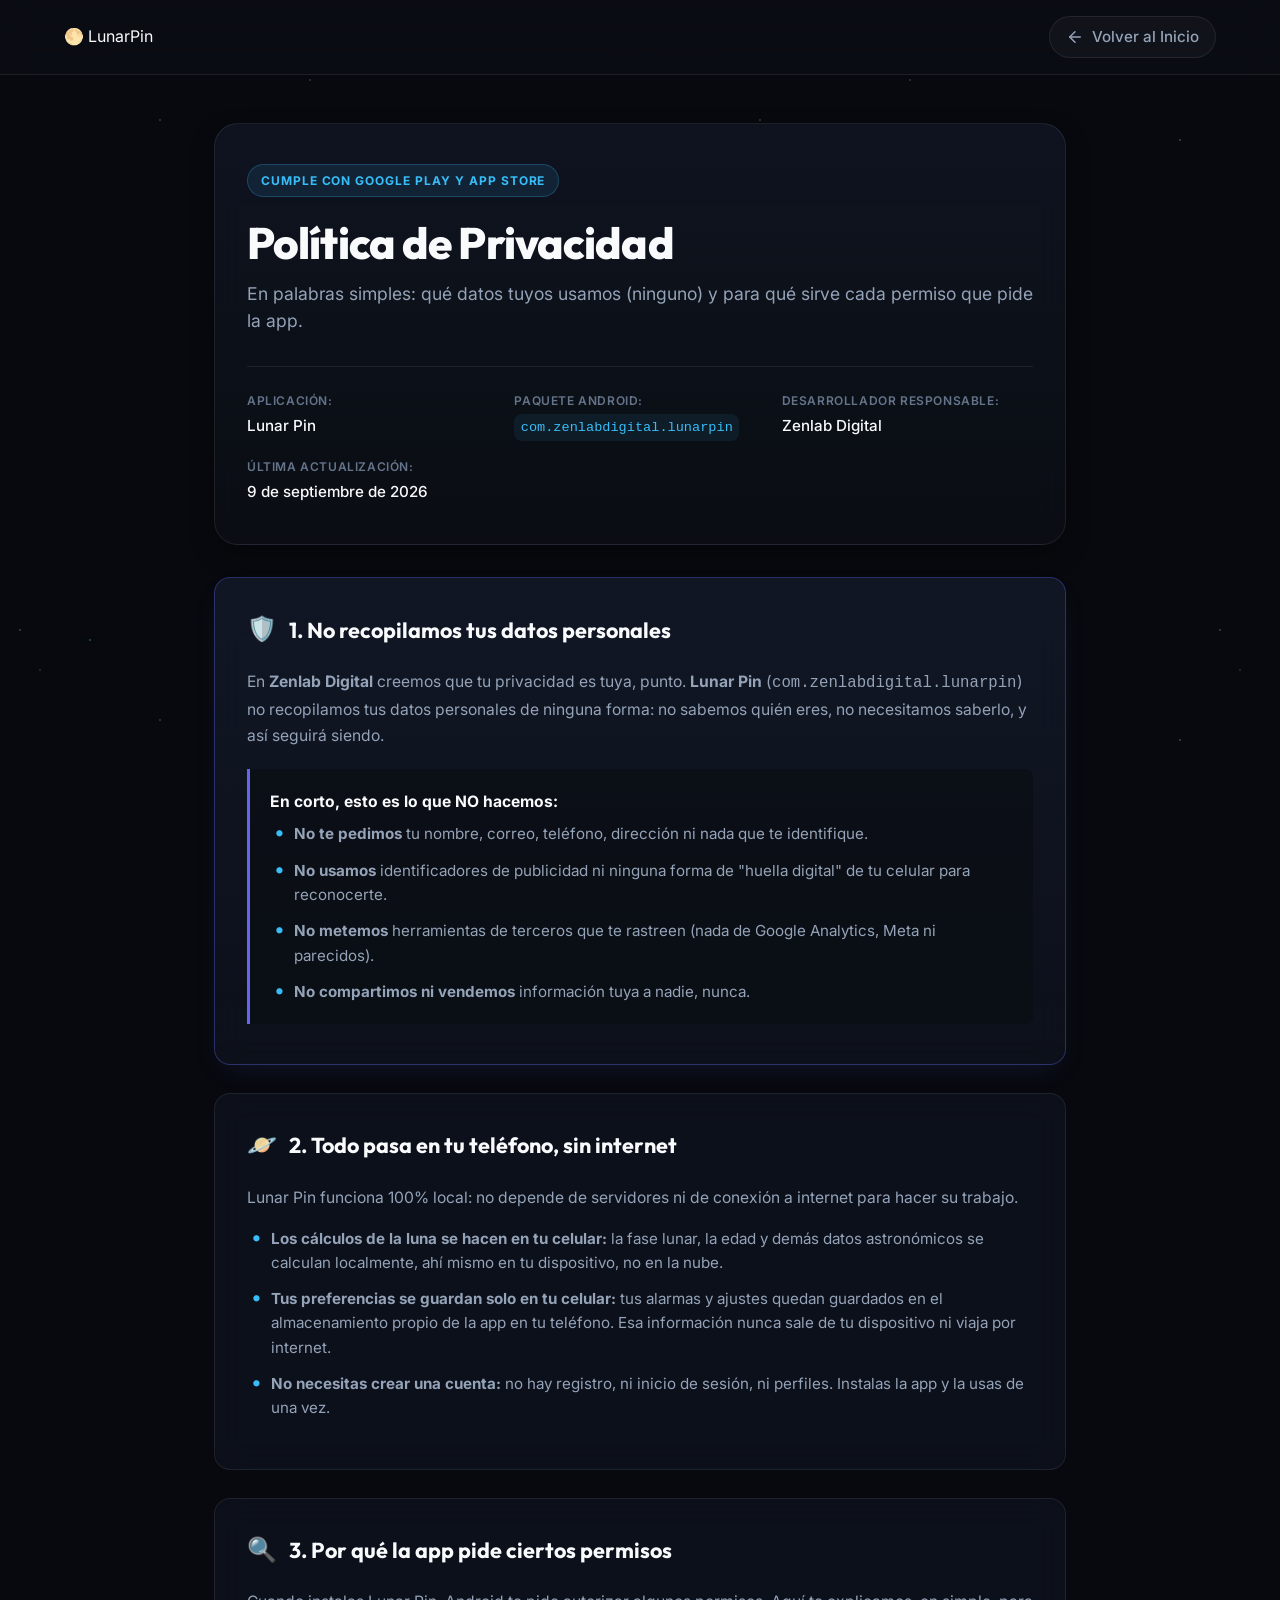
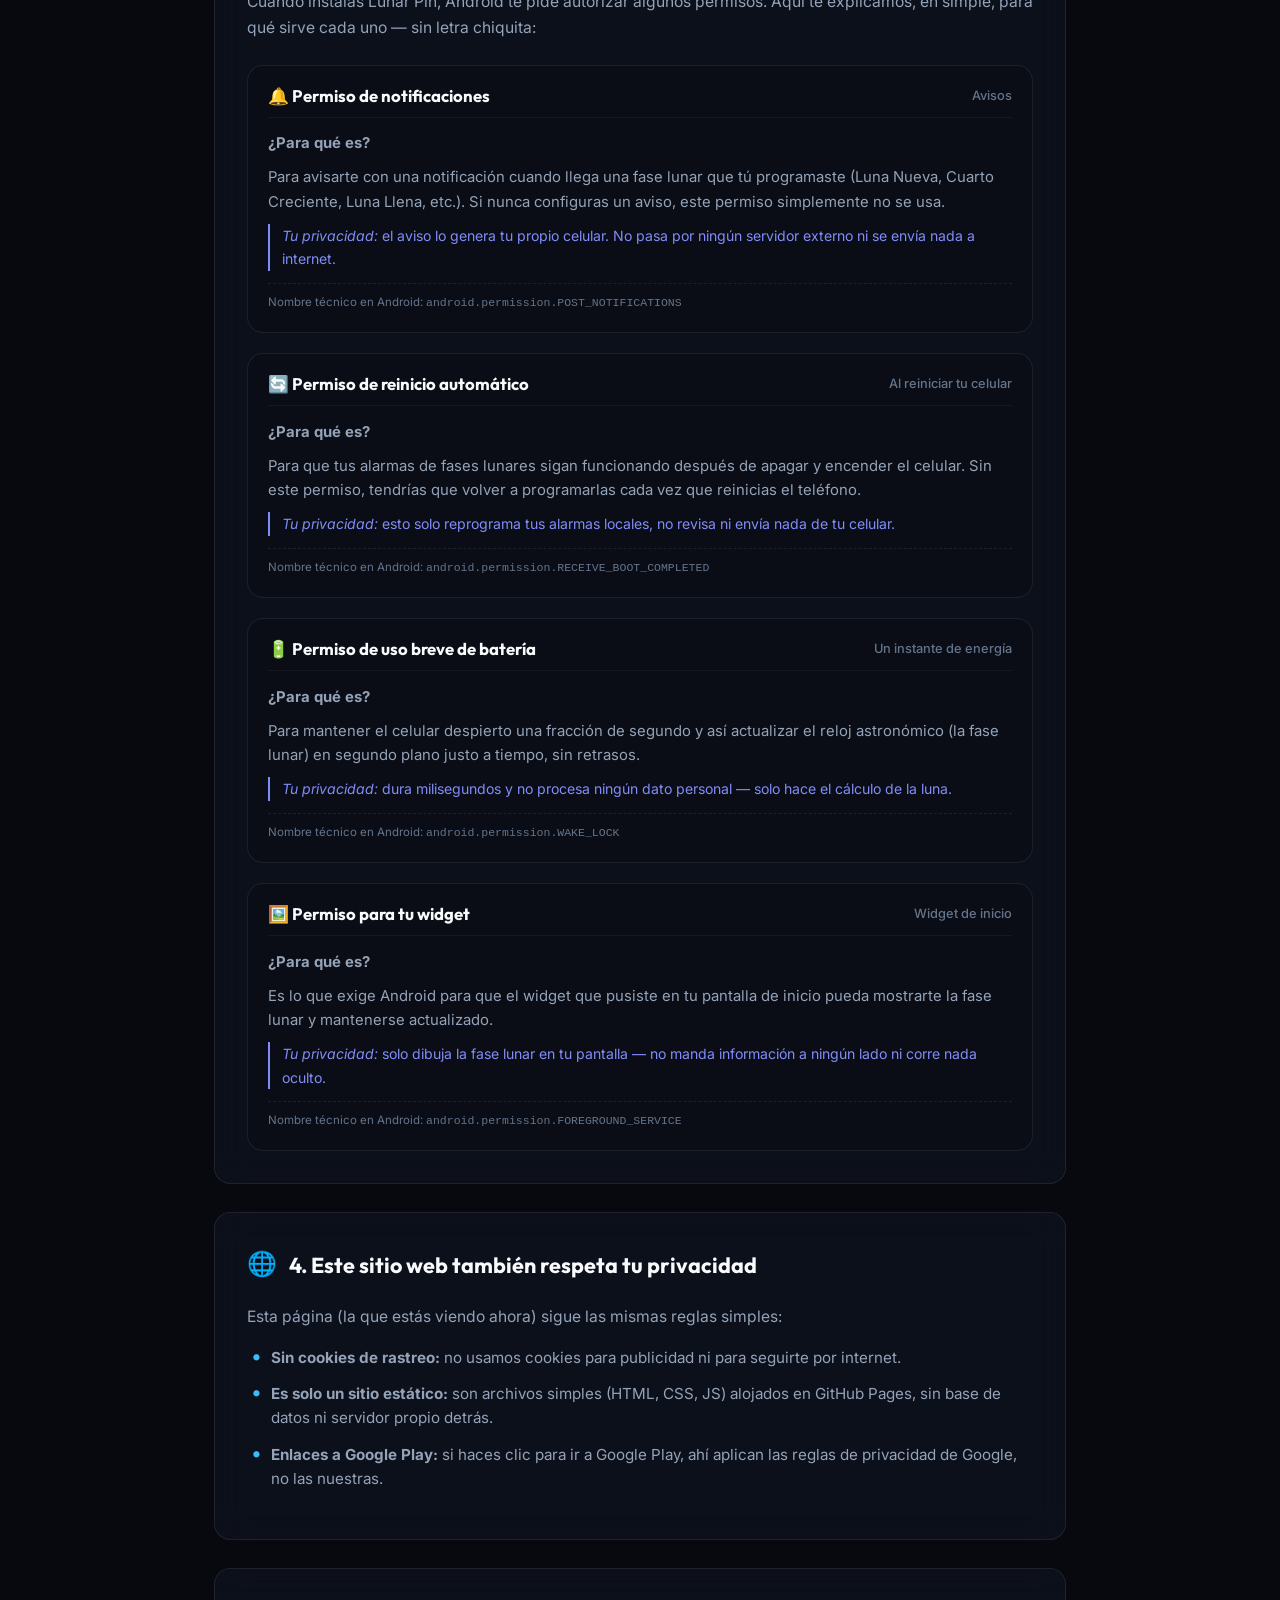
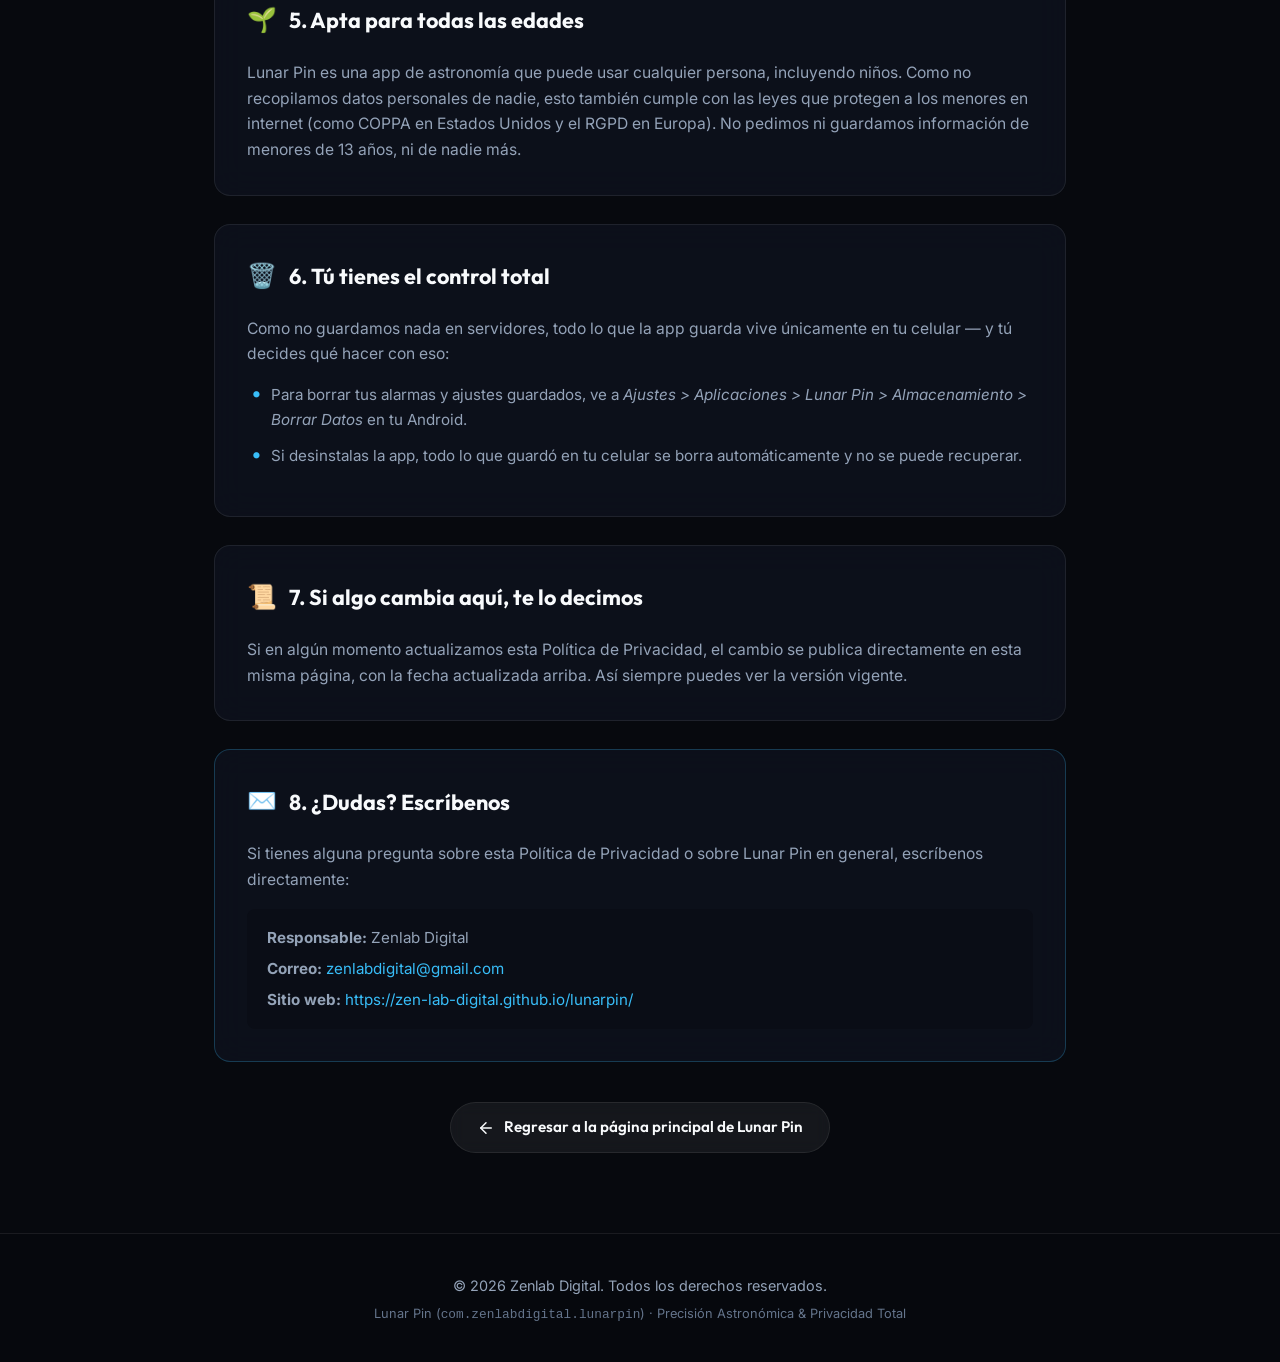
==== privacy.html @ f692764c "Show user-friendly permission names instead of Android technical IDs In the "why the app asks for th" ====
<!DOCTYPE html>
<html lang="es">
<head>
  <meta charset="UTF-8">
  <meta name="viewport" content="width=device-width, initial-scale=1.0">
  <title>Política de Privacidad — Lunar Pin | Zenlab Digital</title>
  <meta name="description" content="Política de Privacidad oficial de Lunar Pin (com.zenlabdigital.lunarpin). Compromiso de cero recolección de datos personales (Zero PII), arquitectura 100% offline y auditoría de permisos.">
  <link rel="canonical" href="https://zen-lab-digital.github.io/lunarpin/privacy.html">

  <!-- Open Graph / Meta -->
  <meta property="og:title" content="Política de Privacidad — Lunar Pin">
  <meta property="og:description" content="Política de Privacidad oficial y transparencia técnica de Lunar Pin. 100% offline y cero telemetría.">
  <meta property="og:type" content="website">
  <meta property="og:url" content="https://zen-lab-digital.github.io/lunarpin/privacy.html">

  <!-- Google Fonts -->
  <link rel="preconnect" href="https://fonts.googleapis.com">
  <link rel="preconnect" href="https://fonts.gstatic.com" crossorigin>
  <link href="https://fonts.googleapis.com/css2?family=Inter:wght@300;400;500;600;700&family=Outfit:wght@500;600;700;800&display=swap" rel="stylesheet">

  <!-- Estilos del Sistema Lunar Pin -->
  <link rel="stylesheet" href="css/style.css">
</head>
<body class="legal-page">
  <!-- Fondo Espacial -->
  <div class="stars-container" aria-hidden="true">
    <div class="stars-layer stars-1"></div>
    <div class="stars-layer stars-2"></div>
    <div class="nebula-glow"></div>
  </div>

  <!-- Navegación Superior -->
  <header class="legal-navbar">
    <div class="container nav-container">
      <a href="index.html" class="brand-logo" aria-label="Volver a Lunar Pin Inicio">
        <span class="logo-orb">🌕</span>
        <span class="logo-text">Lunar<span class="text-accent">Pin</span></span>
      </a>
      <a href="index.html" class="nav-back-link">
        <svg width="18" height="18" viewBox="0 0 24 24" fill="none" stroke="currentColor" stroke-width="2" stroke-linecap="round" stroke-linejoin="round" aria-hidden="true">
          <line x1="19" y1="12" x2="5" y2="12"></line>
          <polyline points="12 19 5 12 12 5"></polyline>
        </svg>
        <span>Volver al Inicio</span>
      </a>
    </div>
  </header>

  <main class="legal-main" id="main-content">
    <div class="container legal-container">
      <!-- Encabezado del Documento -->
      <section class="legal-header-card">
        <div class="legal-badge">Cumple con Google Play y App Store</div>
        <h1 class="legal-title">Política de Privacidad</h1>
        <p class="legal-subtitle">En palabras simples: qué datos tuyos usamos (ninguno) y para qué sirve cada permiso que pide la app.</p>

        <div class="legal-meta-grid">
          <div class="meta-item">
            <span class="meta-label">Aplicación:</span>
            <span class="meta-value">Lunar Pin</span>
          </div>
          <div class="meta-item">
            <span class="meta-label">Paquete Android:</span>
            <code class="meta-code">com.zenlabdigital.lunarpin</code>
          </div>
          <div class="meta-item">
            <span class="meta-label">Desarrollador Responsable:</span>
            <span class="meta-value">Zenlab Digital</span>
          </div>
          <div class="meta-item">
            <span class="meta-label">Última Actualización:</span>
            <time datetime="2026-09-09" class="meta-value">9 de septiembre de 2026</time>
          </div>
        </div>
      </section>

      <!-- Contenido Legal y Técnico -->
      <article class="legal-content">
        <!-- 1. Resumen y Cero PII -->
        <section class="legal-section card-highlight">
          <div class="section-icon-wrap">
            <span class="section-icon">🛡️</span>
            <h2>1. No recopilamos tus datos personales</h2>
          </div>
          <p>
            En <strong>Zenlab Digital</strong> creemos que tu privacidad es tuya, punto. <strong>Lunar Pin</strong> (<code>com.zenlabdigital.lunarpin</code>) no recopilamos tus datos personales de ninguna forma: no sabemos quién eres, no necesitamos saberlo, y así seguirá siendo.
          </p>
          <div class="privacy-callout">
            <p><strong>En corto, esto es lo que NO hacemos:</strong></p>
            <ul>
              <li><strong>No te pedimos</strong> tu nombre, correo, teléfono, dirección ni nada que te identifique.</li>
              <li><strong>No usamos</strong> identificadores de publicidad ni ninguna forma de "huella digital" de tu celular para reconocerte.</li>
              <li><strong>No metemos</strong> herramientas de terceros que te rastreen (nada de Google Analytics, Meta ni parecidos).</li>
              <li><strong>No compartimos ni vendemos</strong> información tuya a nadie, nunca.</li>
            </ul>
          </div>
        </section>

        <!-- 2. Arquitectura Local y Offline -->
        <section class="legal-section">
          <div class="section-icon-wrap">
            <span class="section-icon">🪐</span>
            <h2>2. Todo pasa en tu teléfono, sin internet</h2>
          </div>
          <p>
            Lunar Pin funciona 100% local: no depende de servidores ni de conexión a internet para hacer su trabajo.
          </p>
          <ul>
            <li><strong>Los cálculos de la luna se hacen en tu celular:</strong> la fase lunar, la edad y demás datos astronómicos se calculan localmente, ahí mismo en tu dispositivo, no en la nube.</li>
            <li><strong>Tus preferencias se guardan solo en tu celular:</strong> tus alarmas y ajustes quedan guardados en el almacenamiento propio de la app en tu teléfono. Esa información nunca sale de tu dispositivo ni viaja por internet.</li>
            <li><strong>No necesitas crear una cuenta:</strong> no hay registro, ni inicio de sesión, ni perfiles. Instalas la app y la usas de una vez.</li>
          </ul>
        </section>

        <!-- 3. Auditoría y Justificación de Permisos del APK -->
        <section class="legal-section">
          <div class="section-icon-wrap">
            <span class="section-icon">🔍</span>
            <h2>3. Por qué la app pide ciertos permisos</h2>
          </div>
          <p>
            Cuando instalas Lunar Pin, Android te pide autorizar algunos permisos. Aquí te explicamos, en simple, para qué sirve cada uno — sin letra chiquita:
          </p>

          <div class="permissions-list">
            <!-- Permiso 1: POST_NOTIFICATIONS -->
            <div class="permission-item">
              <div class="permission-header">
                <h3 class="permission-name">🔔 Permiso de notificaciones</h3>
                <span class="permission-scope">Avisos</span>
              </div>
              <div class="permission-body">
                <p><strong>¿Para qué es?</strong></p>
                <p>
                  Para avisarte con una notificación cuando llega una fase lunar que tú programaste (Luna Nueva, Cuarto Creciente, Luna Llena, etc.). Si nunca configuras un aviso, este permiso simplemente no se usa.
                </p>
                <p class="permission-safeguard">
                  <em>Tu privacidad:</em> el aviso lo genera tu propio celular. No pasa por ningún servidor externo ni se envía nada a internet.
                </p>
                <p class="permission-technical-id">Nombre técnico en Android: <code>android.permission.POST_NOTIFICATIONS</code></p>
              </div>
            </div>

            <!-- Permiso 2: RECEIVE_BOOT_COMPLETED -->
            <div class="permission-item">
              <div class="permission-header">
                <h3 class="permission-name">🔄 Permiso de reinicio automático</h3>
                <span class="permission-scope">Al reiniciar tu celular</span>
              </div>
              <div class="permission-body">
                <p><strong>¿Para qué es?</strong></p>
                <p>
                  Para que tus alarmas de fases lunares sigan funcionando después de apagar y encender el celular. Sin este permiso, tendrías que volver a programarlas cada vez que reinicias el teléfono.
                </p>
                <p class="permission-safeguard">
                  <em>Tu privacidad:</em> esto solo reprograma tus alarmas locales, no revisa ni envía nada de tu celular.
                </p>
                <p class="permission-technical-id">Nombre técnico en Android: <code>android.permission.RECEIVE_BOOT_COMPLETED</code></p>
              </div>
            </div>

            <!-- Permiso 3: WAKE_LOCK -->
            <div class="permission-item">
              <div class="permission-header">
                <h3 class="permission-name">🔋 Permiso de uso breve de batería</h3>
                <span class="permission-scope">Un instante de energía</span>
              </div>
              <div class="permission-body">
                <p><strong>¿Para qué es?</strong></p>
                <p>
                  Para mantener el celular despierto una fracción de segundo y así actualizar el reloj astronómico (la fase lunar) en segundo plano justo a tiempo, sin retrasos.
                </p>
                <p class="permission-safeguard">
                  <em>Tu privacidad:</em> dura milisegundos y no procesa ningún dato personal — solo hace el cálculo de la luna.
                </p>
                <p class="permission-technical-id">Nombre técnico en Android: <code>android.permission.WAKE_LOCK</code></p>
              </div>
            </div>

            <!-- Permiso 4: FOREGROUND_SERVICE -->
            <div class="permission-item">
              <div class="permission-header">
                <h3 class="permission-name">🖼️ Permiso para tu widget</h3>
                <span class="permission-scope">Widget de inicio</span>
              </div>
              <div class="permission-body">
                <p><strong>¿Para qué es?</strong></p>
                <p>
                  Es lo que exige Android para que el widget que pusiste en tu pantalla de inicio pueda mostrarte la fase lunar y mantenerse actualizado.
                </p>
                <p class="permission-safeguard">
                  <em>Tu privacidad:</em> solo dibuja la fase lunar en tu pantalla — no manda información a ningún lado ni corre nada oculto.
                </p>
                <p class="permission-technical-id">Nombre técnico en Android: <code>android.permission.FOREGROUND_SERVICE</code></p>
              </div>
            </div>
          </div>
        </section>

        <!-- 4. Política respecto a la Web Oficial -->
        <section class="legal-section">
          <div class="section-icon-wrap">
            <span class="section-icon">🌐</span>
            <h2>4. Este sitio web también respeta tu privacidad</h2>
          </div>
          <p>
            Esta página (la que estás viendo ahora) sigue las mismas reglas simples:
          </p>
          <ul>
            <li><strong>Sin cookies de rastreo:</strong> no usamos cookies para publicidad ni para seguirte por internet.</li>
            <li><strong>Es solo un sitio estático:</strong> son archivos simples (HTML, CSS, JS) alojados en GitHub Pages, sin base de datos ni servidor propio detrás.</li>
            <li><strong>Enlaces a Google Play:</strong> si haces clic para ir a Google Play, ahí aplican las reglas de privacidad de Google, no las nuestras.</li>
          </ul>
        </section>

        <!-- 5. Protección de Menores (COPPA / RGPD) -->
        <section class="legal-section">
          <div class="section-icon-wrap">
            <span class="section-icon">🌱</span>
            <h2>5. Apta para todas las edades</h2>
          </div>
          <p>
            Lunar Pin es una app de astronomía que puede usar cualquier persona, incluyendo niños. Como no recopilamos datos personales de nadie, esto también cumple con las leyes que protegen a los menores en internet (como COPPA en Estados Unidos y el RGPD en Europa). No pedimos ni guardamos información de menores de 13 años, ni de nadie más.
          </p>
        </section>

        <!-- 6. Control, Retención y Eliminación de Datos -->
        <section class="legal-section">
          <div class="section-icon-wrap">
            <span class="section-icon">🗑️</span>
            <h2>6. Tú tienes el control total</h2>
          </div>
          <p>
            Como no guardamos nada en servidores, todo lo que la app guarda vive únicamente en tu celular — y tú decides qué hacer con eso:
          </p>
          <ul>
            <li>Para borrar tus alarmas y ajustes guardados, ve a <em>Ajustes > Aplicaciones > Lunar Pin > Almacenamiento > Borrar Datos</em> en tu Android.</li>
            <li>Si desinstalas la app, todo lo que guardó en tu celular se borra automáticamente y no se puede recuperar.</li>
          </ul>
        </section>

        <!-- 7. Cambios a esta Política -->
        <section class="legal-section">
          <div class="section-icon-wrap">
            <span class="section-icon">📜</span>
            <h2>7. Si algo cambia aquí, te lo decimos</h2>
          </div>
          <p>
            Si en algún momento actualizamos esta Política de Privacidad, el cambio se publica directamente en esta misma página, con la fecha actualizada arriba. Así siempre puedes ver la versión vigente.
          </p>
        </section>

        <!-- 8. Contacto Oficial -->
        <section class="legal-section legal-contact-card">
          <div class="section-icon-wrap">
            <span class="section-icon">✉️</span>
            <h2>8. ¿Dudas? Escríbenos</h2>
          </div>
          <p>
            Si tienes alguna pregunta sobre esta Política de Privacidad o sobre Lunar Pin en general, escríbenos directamente:
          </p>
          <div class="contact-details">
            <p><strong>Responsable:</strong> Zenlab Digital</p>
            <p><strong>Correo:</strong> <a href="mailto:zenlabdigital@gmail.com" class="contact-email">zenlabdigital@gmail.com</a></p>
            <p><strong>Sitio web:</strong> <a href="index.html" class="contact-web">https://zen-lab-digital.github.io/lunarpin/</a></p>
          </div>
        </section>
      </article>

      <!-- Botón de retorno inferior -->
      <div class="legal-footer-cta">
        <a href="index.html" class="btn btn-secondary">
          <svg width="18" height="18" viewBox="0 0 24 24" fill="none" stroke="currentColor" stroke-width="2" stroke-linecap="round" stroke-linejoin="round" aria-hidden="true">
            <line x1="19" y1="12" x2="5" y2="12"></line>
            <polyline points="12 19 5 12 12 5"></polyline>
          </svg>
          <span>Regresar a la página principal de Lunar Pin</span>
        </a>
      </div>
    </div>
  </main>

  <!-- Pie de Página -->
  <footer class="legal-page-footer">
    <div class="container footer-container">
      <p class="footer-copy">© 2026 Zenlab Digital. Todos los derechos reservados.</p>
      <p class="footer-note">Lunar Pin (<code>com.zenlabdigital.lunarpin</code>) · Precisión Astronómica & Privacidad Total</p>
    </div>
  </footer>
</body>
</html>
---- css/style.css ----
/* ==========================================================================
   LUNAR PIN — SISTEMA DE DISEÑO ESPACIAL NOCTURNO (VANILLA CSS)
   ========================================================================== */

:root {
  /* Paleta de Color Espacio Profundo / OLED */
  --bg-space: #07090e;
  --bg-deep: #0b0e14;
  --bg-surface: #101522;
  --bg-surface-elevated: rgba(18, 24, 38, 0.75);

  /* Acentos Astronómicos */
  --glow-moon: #e2e8f0;
  --glow-cyan: #38bdf8;
  --glow-purple: #818cf8;
  --glow-gold: #fde047;
  --accent-primary: #6366f1;
  --accent-hover: #4f46e5;
  --accent-cyan: #0ea5e9;

  /* Textos y Contraste (WCAG AA > 4.5:1) */
  --text-primary: #f8fafc;
  --text-secondary: #94a3b8;
  --text-muted: #64748b;

  /* Bordes & Glassmorphism */
  --border-subtle: rgba(255, 255, 255, 0.08);
  --border-glow: rgba(56, 189, 248, 0.25);
  --glass-bg: rgba(15, 20, 32, 0.65);
  --glass-blur: blur(16px);

  /* Sombras */
  --shadow-card: 0 10px 30px -10px rgba(0, 0, 0, 0.6);
  --shadow-glow: 0 0 50px -10px rgba(99, 102, 241, 0.3);
  --shadow-moon: 0 0 60px rgba(226, 232, 240, 0.25);

  /* Tipografía */
  --font-heading: 'Outfit', -apple-system, BlinkMacSystemFont, sans-serif;
  --font-body: 'Inter', -apple-system, BlinkMacSystemFont, sans-serif;

  /* Layout */
  --container-max: 1200px;
  --radius-sm: 8px;
  --radius-md: 16px;
  --radius-lg: 24px;
  --radius-full: 9999px;
  --transition-fast: 0.2s cubic-bezier(0.16, 1, 0.3, 1);
  --transition-smooth: 0.35s cubic-bezier(0.16, 1, 0.3, 1);
}

/* Reset y Base */
*, *::before, *::after {
  box-sizing: border-box;
  margin: 0;
  padding: 0;
}

html {
  scroll-behavior: smooth;
  color-scheme: dark;
}

body {
  font-family: var(--font-body);
  background-color: var(--bg-space);
  color: var(--text-primary);
  line-height: 1.6;
  overflow-x: hidden;
  position: relative;
  min-height: 100vh;
  -webkit-font-smoothing: antialiased;
}

/* Fondo de Estrellas Estático y Dinámico */
.stars-container {
  position: fixed;
  top: 0;
  left: 0;
  width: 100vw;
  height: 100vh;
  pointer-events: none;
  z-index: 0;
  background:
    radial-gradient(1px 1px at 20px 30px, #ffffff, rgba(0,0,0,0)),
    radial-gradient(1px 1px at 40px 70px, rgba(255,255,255,0.7), rgba(0,0,0,0)),
    radial-gradient(1.5px 1.5px at 90px 40px, #38bdf8, rgba(0,0,0,0)),
    radial-gradient(1px 1px at 160px 120px, #fde047, rgba(0,0,0,0)),
    radial-gradient(1.5px 1.5px at 230px 190px, #ffffff, rgba(0,0,0,0)),
    radial-gradient(1px 1px at 310px 80px, rgba(255,255,255,0.8), rgba(0,0,0,0)),
    radial-gradient(1.5px 1.5px at 450px 220px, #818cf8, rgba(0,0,0,0)),
    radial-gradient(1px 1px at 580px 140px, #ffffff, rgba(0,0,0,0));
  background-repeat: repeat;
  background-size: 600px 600px;
  opacity: 0.6;
}

/* Tipografía y Textos */
h1, h2, h3, h4 {
  font-family: var(--font-heading);
  color: var(--text-primary);
  line-height: 1.2;
  font-weight: 700;
}

a {
  color: inherit;
  text-decoration: none;
}

/* Contenedor Común */
.container {
  width: 100%;
  max-width: var(--container-max);
  margin-left: auto;
  margin-right: auto;
  padding-left: 1.5rem;
  padding-right: 1.5rem;
}

/* Paneles Glassmorphism */
.glass-panel {
  background: var(--glass-bg);
  backdrop-filter: var(--glass-blur);
  -webkit-backdrop-filter: var(--glass-blur);
  border: 1px solid var(--border-subtle);
  border-radius: var(--radius-lg);
  box-shadow: var(--shadow-card);
  transition: transform var(--transition-smooth), border-color var(--transition-smooth), box-shadow var(--transition-smooth);
}

.glass-panel:hover {
  border-color: var(--border-glow);
}

/* Gradientes */
.gradient-text {
  background: linear-gradient(135deg, #ffffff 0%, #38bdf8 50%, #818cf8 100%);
  -webkit-background-clip: text;
  -webkit-text-fill-color: transparent;
}

/* Botones */
.btn {
  display: inline-flex;
  align-items: center;
  justify-content: center;
  gap: 0.6rem;
  font-family: var(--font-heading);
  font-size: 0.95rem;
  font-weight: 600;
  padding: 0.8rem 1.6rem;
  border-radius: var(--radius-full);
  border: 1px solid transparent;
  cursor: pointer;
  transition: all var(--transition-fast);
  text-decoration: none;
}

.btn-primary {
  background: linear-gradient(135deg, var(--accent-primary) 0%, var(--accent-cyan) 100%);
  color: #ffffff;
  box-shadow: 0 4px 18px rgba(99, 102, 241, 0.4);
}

.btn-primary:hover {
  transform: translateY(-2px);
  box-shadow: 0 6px 24px rgba(56, 189, 248, 0.5);
  color: #ffffff;
}

.btn-secondary {
  background: rgba(255, 255, 255, 0.06);
  color: var(--text-primary);
  border-color: var(--border-subtle);
  backdrop-filter: blur(8px);
}

.btn-secondary:hover {
  background: rgba(255, 255, 255, 0.12);
  border-color: rgba(255, 255, 255, 0.2);
  transform: translateY(-2px);
}

.btn-outline {
  background: transparent;
  color: var(--text-primary);
  border-color: var(--border-subtle);
}

.btn-outline:hover {
  border-color: var(--glow-cyan);
  color: var(--glow-cyan);
}

.btn-google-play {
  background: #000000;
  color: #ffffff;
  border: 1px solid rgba(255, 255, 255, 0.2);
  padding: 0.65rem 1.4rem;
  box-shadow: 0 4px 14px rgba(0, 0, 0, 0.4);
}

.btn-google-play:hover {
  border-color: var(--glow-cyan);
  box-shadow: 0 6px 20px rgba(56, 189, 248, 0.3);
  transform: translateY(-2px);
}

.btn-google-play .btn-text {
  display: flex;
  flex-direction: column;
  text-align: left;
  line-height: 1.1;
}

.btn-google-play .btn-caption {
  font-size: 0.65rem;
  text-transform: uppercase;
  letter-spacing: 0.05em;
  color: var(--text-secondary);
}

.btn-google-play .btn-headline {
  font-size: 1.05rem;
  font-weight: 700;
  color: #ffffff;
}

.btn-sm {
  padding: 0.5rem 1.1rem;
  font-size: 0.85rem;
}

.btn-xs {
  padding: 0.35rem 0.8rem;
  font-size: 0.75rem;
}

/* ==========================================================================
   NAVEGACIÓN SUPERIOR
   ========================================================================== */
.navbar {
  position: sticky;
  top: 0;
  z-index: 100;
  background: rgba(7, 9, 14, 0.85);
  backdrop-filter: var(--glass-blur);
  border-bottom: 1px solid var(--border-subtle);
  padding: 1rem 0;
  transition: background var(--transition-fast);
}

.nav-container {
  display: flex;
  align-items: center;
  justify-content: space-between;
  max-width: var(--container-max);
  margin: 0 auto;
  padding: 0 1.5rem;
}

.nav-brand {
  display: flex;
  align-items: center;
  gap: 0.6rem;
  font-family: var(--font-heading);
  font-size: 1.25rem;
  font-weight: 500;
  color: var(--text-primary);
}

.brand-moon-icon {
  font-size: 1.35rem;
  filter: drop-shadow(0 0 6px rgba(253, 224, 71, 0.4));
}

.brand-name strong {
  font-weight: 800;
  color: var(--glow-cyan);
}

.nav-menu {
  display: flex;
  align-items: center;
  gap: 1.8rem;
}

.nav-link {
  font-size: 0.9rem;
  font-weight: 500;
  color: var(--text-secondary);
  transition: color var(--transition-fast);
}

.nav-link:hover {
  color: var(--text-primary);
}

/* ==========================================================================
   HERO SECTION
   ========================================================================== */
.hero-section {
  position: relative;
  padding: 5rem 0 6rem;
  z-index: 1;
  overflow: hidden;
}

.hero-glow-orb {
  position: absolute;
  top: 20%;
  left: 50%;
  transform: translate(-50%, -50%);
  width: 600px;
  height: 600px;
  background: radial-gradient(circle, rgba(99, 102, 241, 0.15) 0%, rgba(56, 189, 248, 0.05) 45%, transparent 70%);
  pointer-events: none;
  z-index: -1;
}

.hero-grid {
  display: grid;
  grid-template-columns: 1.15fr 0.85fr;
  gap: 3.5rem;
  align-items: center;
}

.badge-pill {
  display: inline-flex;
  align-items: center;
  gap: 0.5rem;
  padding: 0.4rem 1rem;
  border-radius: var(--radius-full);
  background: rgba(56, 189, 248, 0.1);
  border: 1px solid rgba(56, 189, 248, 0.3);
  color: var(--glow-cyan);
  font-size: 0.8rem;
  font-weight: 600;
  margin-bottom: 1.5rem;
}

.badge-dot {
  width: 8px;
  height: 8px;
  border-radius: 50%;
  background-color: var(--glow-cyan);
  box-shadow: 0 0 8px var(--glow-cyan);
  animation: pulseDot 2s infinite ease-in-out;
}

@keyframes pulseDot {
  0%, 100% { opacity: 1; transform: scale(1); }
  50% { opacity: 0.4; transform: scale(0.85); }
}

.hero-title {
  font-size: 3.2rem;
  letter-spacing: -0.02em;
  margin-bottom: 1.25rem;
  line-height: 1.15;
}

.hero-subtitle {
  font-size: 1.1rem;
  color: var(--text-secondary);
  margin-bottom: 2.25rem;
  max-width: 540px;
}

.hero-actions {
  display: flex;
  flex-wrap: wrap;
  align-items: center;
  gap: 1rem;
  margin-bottom: 2rem;
}

.hero-meta-points {
  display: flex;
  flex-wrap: wrap;
  gap: 1.5rem;
}

.meta-point {
  display: flex;
  align-items: center;
  gap: 0.4rem;
  font-size: 0.85rem;
  color: var(--text-secondary);
}

.check-icon {
  color: #34d399;
  font-weight: bold;
}

/* Tarjeta Lunar Interactiva en Hero */
.lunar-card {
  padding: 2rem;
  position: relative;
  overflow: hidden;
  border: 1px solid rgba(255, 255, 255, 0.12);
  background: linear-gradient(180deg, rgba(16, 21, 34, 0.85) 0%, rgba(11, 14, 20, 0.95) 100%);
}

.lunar-header {
  display: flex;
  align-items: center;
  justify-content: space-between;
  margin-bottom: 1.5rem;
}

.lunar-tag {
  font-size: 0.85rem;
  color: var(--text-secondary);
  font-weight: 500;
  text-transform: uppercase;
  letter-spacing: 0.05em;
}

.lunar-zodiac-badge {
  padding: 0.25rem 0.75rem;
  background: rgba(129, 140, 248, 0.15);
  border: 1px solid rgba(129, 140, 248, 0.3);
  color: var(--glow-purple);
  border-radius: var(--radius-full);
  font-size: 0.8rem;
  font-weight: 600;
}

/* Visualización Gráfica de la Luna */
.lunar-orb-container {
  position: relative;
  width: 170px;
  height: 170px;
  margin: 0 auto 1.5rem;
  display: flex;
  align-items: center;
  justify-content: center;
}

.lunar-glow {
  position: absolute;
  width: 190px;
  height: 190px;
  border-radius: 50%;
  background: radial-gradient(circle, rgba(226, 232, 240, 0.25) 0%, rgba(56, 189, 248, 0.1) 50%, transparent 70%);
  pointer-events: none;
  filter: blur(10px);
  transition: background 0.5s ease;
}

.lunar-sphere {
  width: 150px;
  height: 150px;
  border-radius: 50%;
  background: radial-gradient(circle at 35% 35%, #f8fafc 0%, #cbd5e1 50%, #64748b 100%);
  box-shadow: inset -10px -10px 25px rgba(0, 0, 0, 0.7), var(--shadow-moon);
  position: relative;
  overflow: hidden;
  transition: transform var(--transition-smooth);
}

.lunar-sphere:hover {
  transform: scale(1.04);
}

/* Textura sutil de cráteres lunares */
.lunar-texture {
  position: absolute;
  top: 0;
  left: 0;
  width: 100%;
  height: 100%;
  border-radius: 50%;
  background-image:
    radial-gradient(circle at 40% 45%, rgba(0,0,0,0.18) 7px, transparent 8px),
    radial-gradient(circle at 65% 35%, rgba(0,0,0,0.15) 12px, transparent 13px),
    radial-gradient(circle at 30% 70%, rgba(0,0,0,0.2) 10px, transparent 11px),
    radial-gradient(circle at 75% 65%, rgba(0,0,0,0.15) 8px, transparent 9px);
  pointer-events: none;
}

/* Sombra dinámica de fase lunar */
.lunar-shadow {
  position: absolute;
  top: 0;
  left: 0;
  width: 100%;
  height: 100%;
  border-radius: 50%;
  background: rgba(7, 9, 14, 0.88);
  transition: clip-path 0.5s cubic-bezier(0.16, 1, 0.3, 1), opacity 0.5s ease;
}

.lunar-info-grid {
  display: grid;
  grid-template-columns: 1fr 1fr;
  gap: 1rem;
  background: rgba(255, 255, 255, 0.03);
  border: 1px solid var(--border-subtle);
  border-radius: var(--radius-md);
  padding: 1rem 1.2rem;
  margin-bottom: 1.25rem;
}

.lunar-info-item {
  display: flex;
  flex-direction: column;
}

.lunar-info-item--wide {
  grid-column: 1 / -1;
  padding-top: 0.75rem;
  border-top: 1px solid var(--border-subtle);
}

.info-label {
  font-size: 0.75rem;
  color: var(--text-muted);
  text-transform: uppercase;
  letter-spacing: 0.05em;
  margin-bottom: 0.2rem;
}

.info-value {
  font-family: var(--font-heading);
  font-size: 1.05rem;
  color: var(--text-primary);
}

.lunar-date-picker-wrap {
  display: flex;
  flex-direction: column;
  gap: 0.5rem;
}

.date-picker-label {
  font-size: 0.8rem;
  color: var(--text-secondary);
}

.date-input-group {
  display: flex;
  gap: 0.6rem;
}

.input-date {
  flex: 1;
  min-width: 0;
  background: rgba(255, 255, 255, 0.05);
  border: 1px solid var(--border-subtle);
  color: var(--text-primary);
  border-radius: var(--radius-sm);
  padding: 0.5rem 0.8rem;
  font-family: var(--font-body);
  font-size: 0.85rem;
  outline: none;
  transition: border-color var(--transition-fast);
}

.input-date:focus {
  border-color: var(--glow-cyan);
}

/* ==========================================================================
   SHOWCASE SECTION (CAPTURAS REALES EN MARCO DE TELÉFONO)
   ========================================================================== */
.showcase-section {
  padding: 6rem 0;
  position: relative;
  z-index: 1;
  background: linear-gradient(180deg, var(--bg-space) 0%, var(--bg-deep) 50%, var(--bg-space) 100%);
}

.section-heading {
  margin-bottom: 3.5rem;
}

.text-center {
  text-align: center;
}

.subheading {
  display: inline-block;
  font-size: 0.85rem;
  font-weight: 700;
  text-transform: uppercase;
  letter-spacing: 0.1em;
  color: var(--glow-cyan);
  margin-bottom: 0.6rem;
}

.section-title {
  font-size: 2.4rem;
  letter-spacing: -0.01em;
  margin-bottom: 1rem;
}

.section-lead {
  font-size: 1.1rem;
  color: var(--text-secondary);
  max-width: 620px;
  margin: 0 auto;
}

.showcase-grid {
  display: grid;
  grid-template-columns: repeat(2, 1fr);
  gap: 2.5rem;
}

.mockup-card {
  padding: 2.5rem 2rem 2rem;
  display: flex;
  flex-direction: column;
  align-items: center;
  text-align: center;
}

/* Marco de Teléfono Estilizado */
/* Altura ajustada a 643px: el interior (282x611) reproduce el aspect ratio real
   de las capturas de Lunar Pin (~9:19.5), para que la imagen llene el marco
   completo sin recortarse ni dejar franjas negras. */
.phone-frame {
  width: 290px;
  height: 643px;
  background: #020305;
  border-radius: 40px;
  border: 4px solid #1e293b;
  box-shadow: 0 25px 50px -12px rgba(0, 0, 0, 0.8), 0 0 30px rgba(56, 189, 248, 0.15);
  position: relative;
  overflow: hidden;
  margin-bottom: 1.8rem;
  display: flex;
  flex-direction: column;
}

.phone-speaker {
  width: 60px;
  height: 4px;
  background: #334155;
  border-radius: 2px;
  margin: 12px auto 8px;
  z-index: 2;
}

.phone-screen {
  flex: 1;
  width: 100%;
  overflow: hidden;
  background: #000000;
  display: flex;
  align-items: center;
  justify-content: center;
}

.app-screenshot {
  width: 100%;
  height: 100%;
  object-fit: cover;
  object-position: center center;
  display: block;
  transition: transform var(--transition-smooth);
}

.mockup-card:hover .app-screenshot {
  transform: scale(1.02);
}

.mockup-caption h3 {
  font-size: 1.35rem;
  margin-bottom: 0.6rem;
}

.mockup-caption p {
  font-size: 0.95rem;
  color: var(--text-secondary);
  line-height: 1.5;
}

/* ==========================================================================
   FEATURES SECTION
   ========================================================================== */
.features-section {
  padding: 6rem 0;
  position: relative;
  z-index: 1;
}

.features-grid {
  display: grid;
  grid-template-columns: repeat(3, 1fr);
  gap: 2rem;
}

.feature-card {
  padding: 2.5rem 2rem;
}

.feature-icon {
  font-size: 2.2rem;
  margin-bottom: 1.25rem;
  display: inline-block;
  filter: drop-shadow(0 0 10px rgba(56, 189, 248, 0.3));
}

.feature-card h3 {
  font-size: 1.3rem;
  margin-bottom: 0.8rem;
}

.feature-card p {
  color: var(--text-secondary);
  font-size: 0.95rem;
  line-height: 1.6;
}

/* ==========================================================================
   BANNER CTA FINAL
   ========================================================================== */
.cta-banner-section {
  padding: 4rem 0 6rem;
  position: relative;
  z-index: 1;
}

.cta-box {
  padding: 3.5rem 2rem;
  text-align: center;
  background: linear-gradient(135deg, rgba(99, 102, 241, 0.15) 0%, rgba(15, 20, 32, 0.85) 60%, rgba(56, 189, 248, 0.1) 100%);
  border-color: rgba(99, 102, 241, 0.3);
}

.cta-box h2 {
  font-size: 2.4rem;
  margin-bottom: 0.8rem;
}

.cta-box p {
  font-size: 1.1rem;
  color: var(--text-secondary);
  margin-bottom: 2rem;
  max-width: 500px;
  margin-left: auto;
  margin-right: auto;
}

.cta-buttons {
  display: flex;
  justify-content: center;
  align-items: center;
  gap: 1.2rem;
  flex-wrap: wrap;
}

/* ==========================================================================
   FOOTER
   ========================================================================== */
.footer {
  background: #040508;
  border-top: 1px solid var(--border-subtle);
  padding: 4rem 0 2rem;
  position: relative;
  z-index: 1;
}

.footer-content {
  display: grid;
  grid-template-columns: 1.2fr 1fr;
  gap: 3rem;
  margin-bottom: 3rem;
}

.footer-logo {
  display: flex;
  align-items: center;
  gap: 0.6rem;
  font-family: var(--font-heading);
  font-size: 1.3rem;
  font-weight: 700;
  margin-bottom: 0.8rem;
}

.footer-desc {
  color: var(--text-secondary);
  font-size: 0.95rem;
  max-width: 380px;
}

.footer-links {
  display: grid;
  grid-template-columns: 1fr 1fr;
  gap: 2rem;
}

.footer-col h4 {
  font-size: 0.9rem;
  text-transform: uppercase;
  letter-spacing: 0.08em;
  color: var(--text-muted);
  margin-bottom: 1.2rem;
}

.footer-col ul {
  list-style: none;
  display: flex;
  flex-direction: column;
  gap: 0.7rem;
}

.footer-col a {
  font-size: 0.9rem;
  color: var(--text-secondary);
  transition: color var(--transition-fast);
}

.footer-col a:hover {
  color: var(--glow-cyan);
}

.pkg-id {
  font-family: monospace;
  font-size: 0.8rem;
  color: var(--text-muted);
}

.footer-bottom {
  border-top: 1px solid rgba(255, 255, 255, 0.05);
  padding-top: 2rem;
}

.footer-bottom-flex {
  display: flex;
  justify-content: space-between;
  align-items: center;
  flex-wrap: wrap;
  gap: 1rem;
  font-size: 0.85rem;
  color: var(--text-muted);
}

/* ==========================================================================
   RESPONSIVE DESIGN (375px a 1440px+)
   ========================================================================== */

/* Tablets / Laptops medianas */
@media (max-width: 992px) {
  .hero-grid {
    grid-template-columns: 1fr;
    text-align: center;
    gap: 3rem;
  }

  .hero-subtitle {
    margin-left: auto;
    margin-right: auto;
  }

  .hero-actions {
    justify-content: center;
  }

  .hero-meta-points {
    justify-content: center;
  }

  .hero-lunar-display {
    max-width: 440px;
    margin: 0 auto;
  }

  .features-grid {
    grid-template-columns: 1fr;
  }

  .showcase-grid {
    grid-template-columns: 1fr;
    max-width: 420px;
    margin: 0 auto;
  }

  .footer-content {
    grid-template-columns: 1fr;
  }
}

/* Dispositivos Móviles (≤ 640px y 375px) */
@media (max-width: 640px) {
  .nav-container {
    padding: 0 1rem;
  }

  .nav-brand {
    font-size: 1.1rem;
  }

  .nav-menu {
    display: none;
  }

  .nav-cta .btn {
    padding: 0.4rem 0.85rem;
    font-size: 0.8rem;
  }

  .hero-section {
    padding: 3rem 0 3.5rem;
  }

  .badge-pill {
    max-width: 100%;
    white-space: normal;
    line-height: 1.3;
    font-size: 0.75rem;
    padding: 0.35rem 0.8rem;
  }

  .hero-title {
    font-size: 2rem;
    line-height: 1.2;
    word-break: break-word;
  }

  .hero-subtitle {
    font-size: 0.95rem;
    margin-bottom: 1.8rem;
  }

  .hero-actions {
    flex-direction: column;
    width: 100%;
    gap: 0.8rem;
  }

  .hero-actions .btn {
    width: 100%;
    justify-content: center;
  }

  .hero-meta-points {
    flex-direction: column;
    align-items: center;
    gap: 0.5rem;
  }

  .lunar-card {
    padding: 1.4rem 1rem;
    border-radius: var(--radius-md);
  }

  .lunar-orb-container {
    width: 130px;
    height: 130px;
  }

  .lunar-sphere {
    width: 110px;
    height: 110px;
  }

  .lunar-glow {
    width: 130px;
    height: 130px;
  }

  .lunar-info-grid {
    padding: 0.8rem;
    gap: 0.6rem;
  }

  .info-value {
    font-size: 0.95rem;
  }

  .phone-frame {
    width: 250px;
    height: 556px;
  }

  .footer-links {
    grid-template-columns: 1fr;
  }

  .footer-bottom-flex {
    flex-direction: column;
    text-align: center;
  }
}

/* ==========================================================================
   PÁGINA LEGAL & POLÍTICA DE PRIVACIDAD
   ========================================================================== */

.legal-navbar {
  position: sticky;
  top: 0;
  z-index: 100;
  backdrop-filter: var(--glass-blur);
  -webkit-backdrop-filter: var(--glass-blur);
  background: rgba(11, 14, 20, 0.85);
  border-bottom: 1px solid var(--border-subtle);
  padding: 1rem 0;
}

.nav-back-link {
  display: inline-flex;
  align-items: center;
  gap: 0.5rem;
  color: var(--text-secondary);
  text-decoration: none;
  font-size: 0.95rem;
  font-weight: 500;
  padding: 0.5rem 1rem;
  border-radius: var(--radius-full);
  border: 1px solid var(--border-subtle);
  background: rgba(255, 255, 255, 0.03);
  transition: var(--transition-fast);
}

.nav-back-link:hover {
  color: var(--text-primary);
  background: rgba(255, 255, 255, 0.08);
  border-color: var(--border-glow);
  transform: translateX(-2px);
}

.legal-main {
  position: relative;
  z-index: 10;
  padding: 3rem 0 5rem;
}

.legal-container {
  max-width: 900px;
  margin: 0 auto;
  padding: 0 1.5rem;
}

.legal-header-card {
  background: linear-gradient(180deg, rgba(16, 21, 34, 0.9) 0%, rgba(11, 14, 20, 0.85) 100%);
  border: 1px solid var(--border-subtle);
  border-radius: var(--radius-lg);
  padding: 2.5rem 2rem;
  box-shadow: var(--shadow-card);
  margin-bottom: 2rem;
  backdrop-filter: var(--glass-blur);
  -webkit-backdrop-filter: var(--glass-blur);
}

.legal-badge {
  display: inline-block;
  font-size: 0.75rem;
  text-transform: uppercase;
  letter-spacing: 0.08em;
  font-weight: 700;
  color: var(--glow-cyan);
  background: rgba(56, 189, 248, 0.1);
  border: 1px solid rgba(56, 189, 248, 0.25);
  padding: 0.35rem 0.8rem;
  border-radius: var(--radius-full);
  margin-bottom: 1.25rem;
}

.legal-title {
  font-family: var(--font-heading);
  font-size: clamp(2rem, 4vw, 2.75rem);
  font-weight: 800;
  color: var(--text-primary);
  line-height: 1.2;
  margin-bottom: 0.75rem;
  letter-spacing: -0.02em;
}

.legal-subtitle {
  font-size: 1.1rem;
  color: var(--text-secondary);
  margin-bottom: 2rem;
  line-height: 1.5;
}

.legal-meta-grid {
  display: grid;
  grid-template-columns: repeat(auto-fit, minmax(200px, 1fr));
  gap: 1rem;
  padding-top: 1.5rem;
  border-top: 1px solid var(--border-subtle);
}

.meta-item {
  display: flex;
  flex-direction: column;
  gap: 0.25rem;
}

.meta-label {
  font-size: 0.75rem;
  text-transform: uppercase;
  letter-spacing: 0.05em;
  color: var(--text-muted);
  font-weight: 600;
}

.meta-value {
  font-size: 0.95rem;
  color: var(--text-primary);
  font-weight: 500;
}

.meta-code {
  font-family: ui-monospace, SFMono-Regular, Menlo, Monaco, Consolas, monospace;
  font-size: 0.85rem;
  color: var(--glow-cyan);
  background: rgba(56, 189, 248, 0.08);
  padding: 0.15rem 0.4rem;
  border-radius: var(--radius-sm);
  display: inline-block;
  width: fit-content;
}

.legal-content {
  display: flex;
  flex-direction: column;
  gap: 1.75rem;
}

.legal-section {
  background: rgba(16, 21, 34, 0.65);
  border: 1px solid var(--border-subtle);
  border-radius: var(--radius-md);
  padding: 2rem;
  backdrop-filter: var(--glass-blur);
  -webkit-backdrop-filter: var(--glass-blur);
  transition: var(--transition-fast);
}

.legal-section:hover {
  border-color: rgba(255, 255, 255, 0.15);
}

.legal-section.card-highlight {
  border-color: rgba(99, 102, 241, 0.35);
  background: linear-gradient(180deg, rgba(20, 26, 42, 0.8) 0%, rgba(16, 21, 34, 0.65) 100%);
  box-shadow: 0 10px 30px -10px rgba(99, 102, 241, 0.15);
}

.section-icon-wrap {
  display: flex;
  align-items: center;
  gap: 0.75rem;
  margin-bottom: 1.25rem;
}

.section-icon {
  font-size: 1.5rem;
  display: inline-flex;
  align-items: center;
  justify-content: center;
}

.legal-section h2 {
  font-family: var(--font-heading);
  font-size: 1.35rem;
  font-weight: 700;
  color: var(--text-primary);
  line-height: 1.3;
}

.legal-section p {
  color: var(--text-secondary);
  margin-bottom: 1rem;
  font-size: 0.98rem;
  line-height: 1.65;
}

.legal-section p:last-child {
  margin-bottom: 0;
}

.legal-section ul {
  list-style: none;
  display: flex;
  flex-direction: column;
  gap: 0.75rem;
  margin: 1rem 0;
}

.legal-section ul li {
  position: relative;
  padding-left: 1.5rem;
  color: var(--text-secondary);
  font-size: 0.95rem;
  line-height: 1.6;
}

.legal-section ul li::before {
  content: "•";
  position: absolute;
  left: 0.25rem;
  color: var(--glow-cyan);
  font-size: 1.25rem;
  line-height: 1;
}

.privacy-callout {
  background: rgba(11, 14, 20, 0.8);
  border-left: 3px solid var(--accent-primary);
  border-radius: 0 var(--radius-sm) var(--radius-sm) 0;
  padding: 1.25rem;
  margin: 1.25rem 0 0.5rem;
}

.privacy-callout p {
  color: var(--text-primary);
  margin-bottom: 0.5rem;
}

.privacy-callout ul {
  margin: 0.5rem 0 0;
}

/* Lista de Permisos Auditados */
.permissions-list {
  display: flex;
  flex-direction: column;
  gap: 1.25rem;
  margin-top: 1.5rem;
}

.permission-item {
  background: rgba(11, 14, 20, 0.75);
  border: 1px solid var(--border-subtle);
  border-radius: var(--radius-md);
  padding: 1.25rem;
  transition: var(--transition-fast);
}

.permission-item:hover {
  border-color: rgba(56, 189, 248, 0.3);
  background: rgba(11, 14, 20, 0.9);
}

.permission-header {
  display: flex;
  flex-wrap: wrap;
  align-items: center;
  justify-content: space-between;
  gap: 0.5rem;
  margin-bottom: 0.85rem;
  padding-bottom: 0.65rem;
  border-bottom: 1px solid rgba(255, 255, 255, 0.05);
}

.permission-pill {
  font-family: ui-monospace, SFMono-Regular, Menlo, Monaco, Consolas, monospace;
  font-size: 0.85rem;
  font-weight: 600;
  color: var(--glow-cyan);
  background: rgba(56, 189, 248, 0.1);
  border: 1px solid rgba(56, 189, 248, 0.2);
  padding: 0.25rem 0.6rem;
  border-radius: var(--radius-sm);
}

.permission-name {
  font-family: var(--font-heading);
  font-size: 1.05rem;
  font-weight: 700;
  color: var(--text-primary);
  margin: 0;
}

.permission-scope {
  font-size: 0.8rem;
  color: var(--text-muted);
  font-weight: 500;
}

.permission-body p {
  font-size: 0.93rem;
  color: var(--text-secondary);
  margin-bottom: 0.6rem;
}

.permission-safeguard {
  font-size: 0.88rem !important;
  color: var(--glow-purple) !important;
  border-left: 2px solid var(--glow-purple);
  padding-left: 0.75rem;
  margin-top: 0.5rem !important;
}

.permission-technical-id {
  font-size: 0.72rem !important;
  color: var(--text-muted) !important;
  margin: 0.75rem 0 0 !important;
  padding-top: 0.6rem;
  border-top: 1px dashed var(--border-subtle);
}

.permission-technical-id code {
  font-family: ui-monospace, SFMono-Regular, Menlo, Monaco, Consolas, monospace;
  color: var(--text-muted);
}

/* Tarjeta de Contacto */
.legal-contact-card {
  border-color: rgba(56, 189, 248, 0.25);
}

.contact-details {
  background: rgba(11, 14, 20, 0.7);
  border-radius: var(--radius-sm);
  padding: 1rem 1.25rem;
  margin-top: 1rem;
  display: flex;
  flex-direction: column;
  gap: 0.4rem;
}

.contact-details p {
  margin: 0;
  font-size: 0.95rem;
}

.contact-email, .contact-web {
  color: var(--glow-cyan);
  text-decoration: none;
  transition: var(--transition-fast);
}

.contact-email:hover, .contact-web:hover {
  text-decoration: underline;
  color: var(--text-primary);
}

.legal-footer-cta {
  display: flex;
  justify-content: center;
  margin-top: 2.5rem;
}

.legal-page-footer {
  border-top: 1px solid var(--border-subtle);
  background: rgba(7, 9, 14, 0.95);
  padding: 2.5rem 0;
  text-align: center;
  position: relative;
  z-index: 10;
}

.legal-page-footer .footer-copy {
  color: var(--text-secondary);
  font-size: 0.9rem;
  margin-bottom: 0.4rem;
}

.legal-page-footer .footer-note {
  color: var(--text-muted);
  font-size: 0.8rem;
}

@media (max-width: 768px) {
  .legal-header-card {
    padding: 1.75rem 1.25rem;
  }

  .legal-section {
    padding: 1.5rem 1.25rem;
  }

  .permission-header {
    flex-direction: column;
    align-items: flex-start;
  }
}
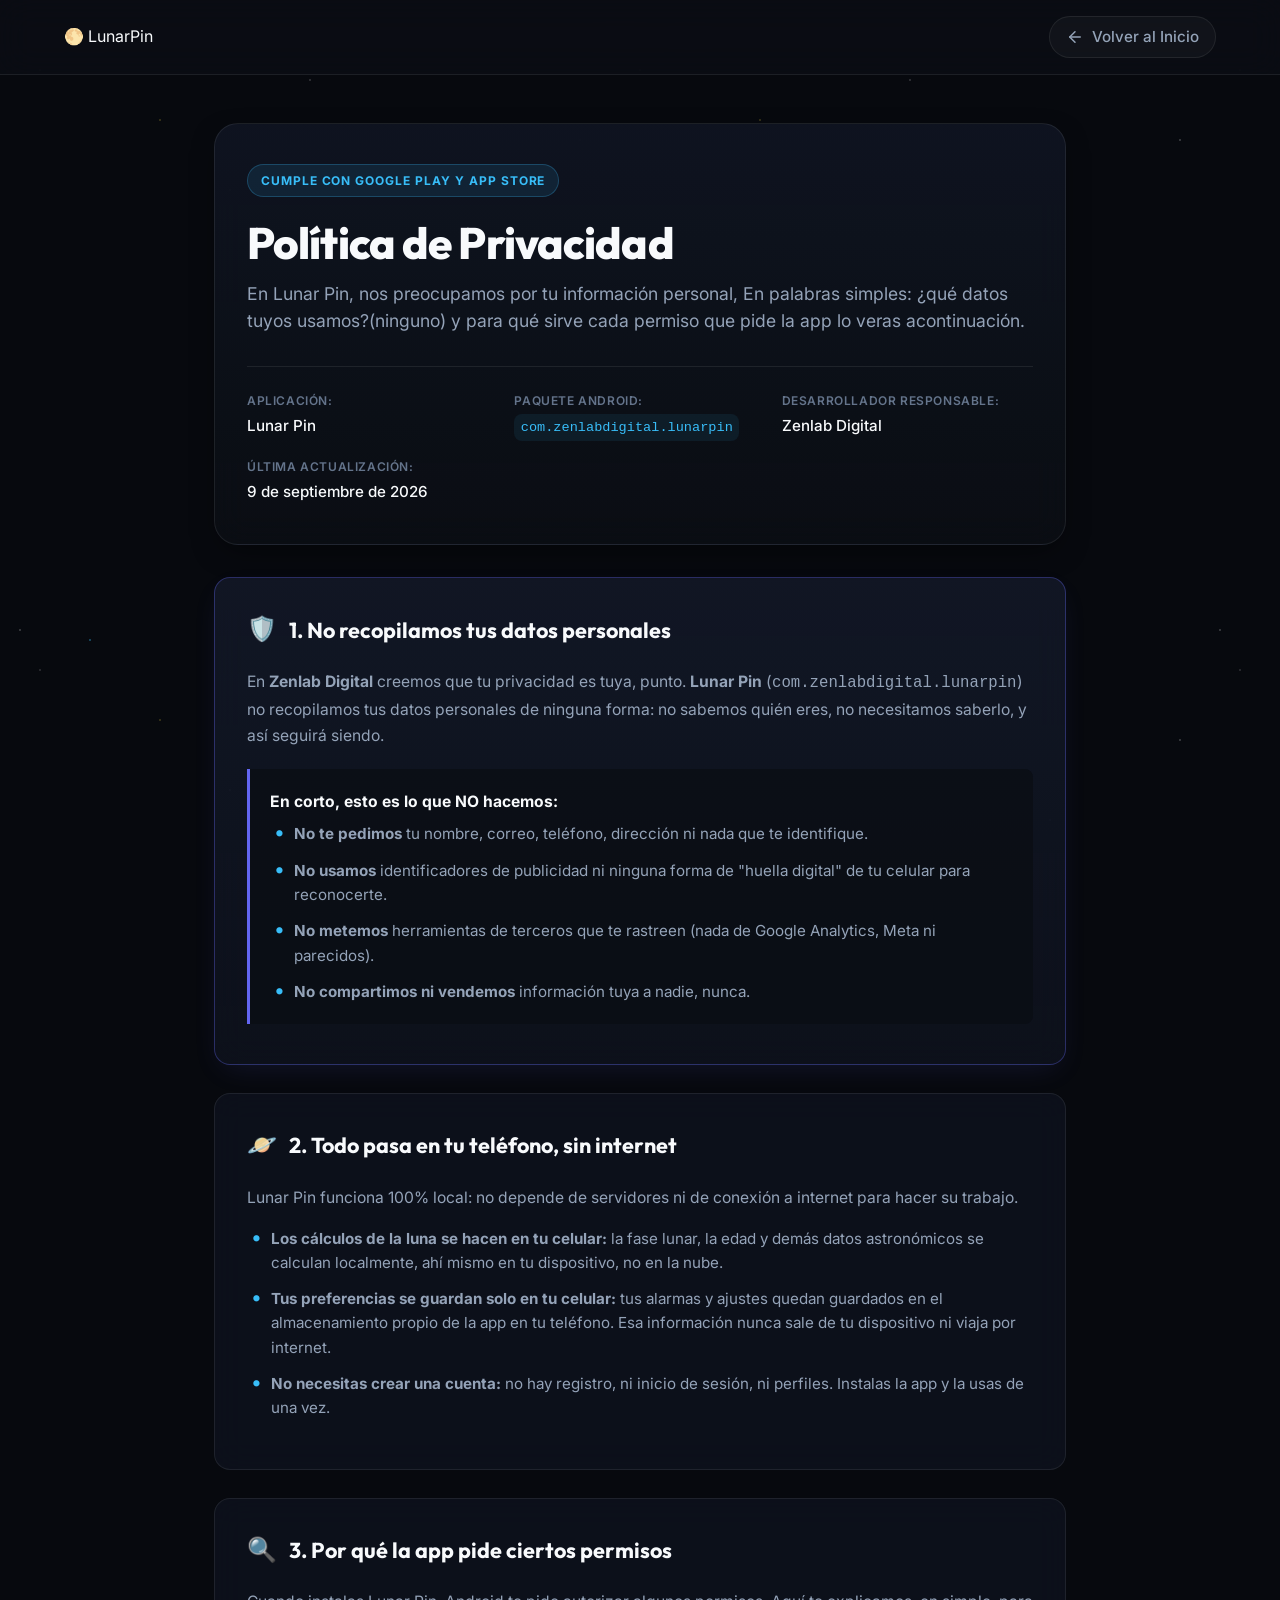
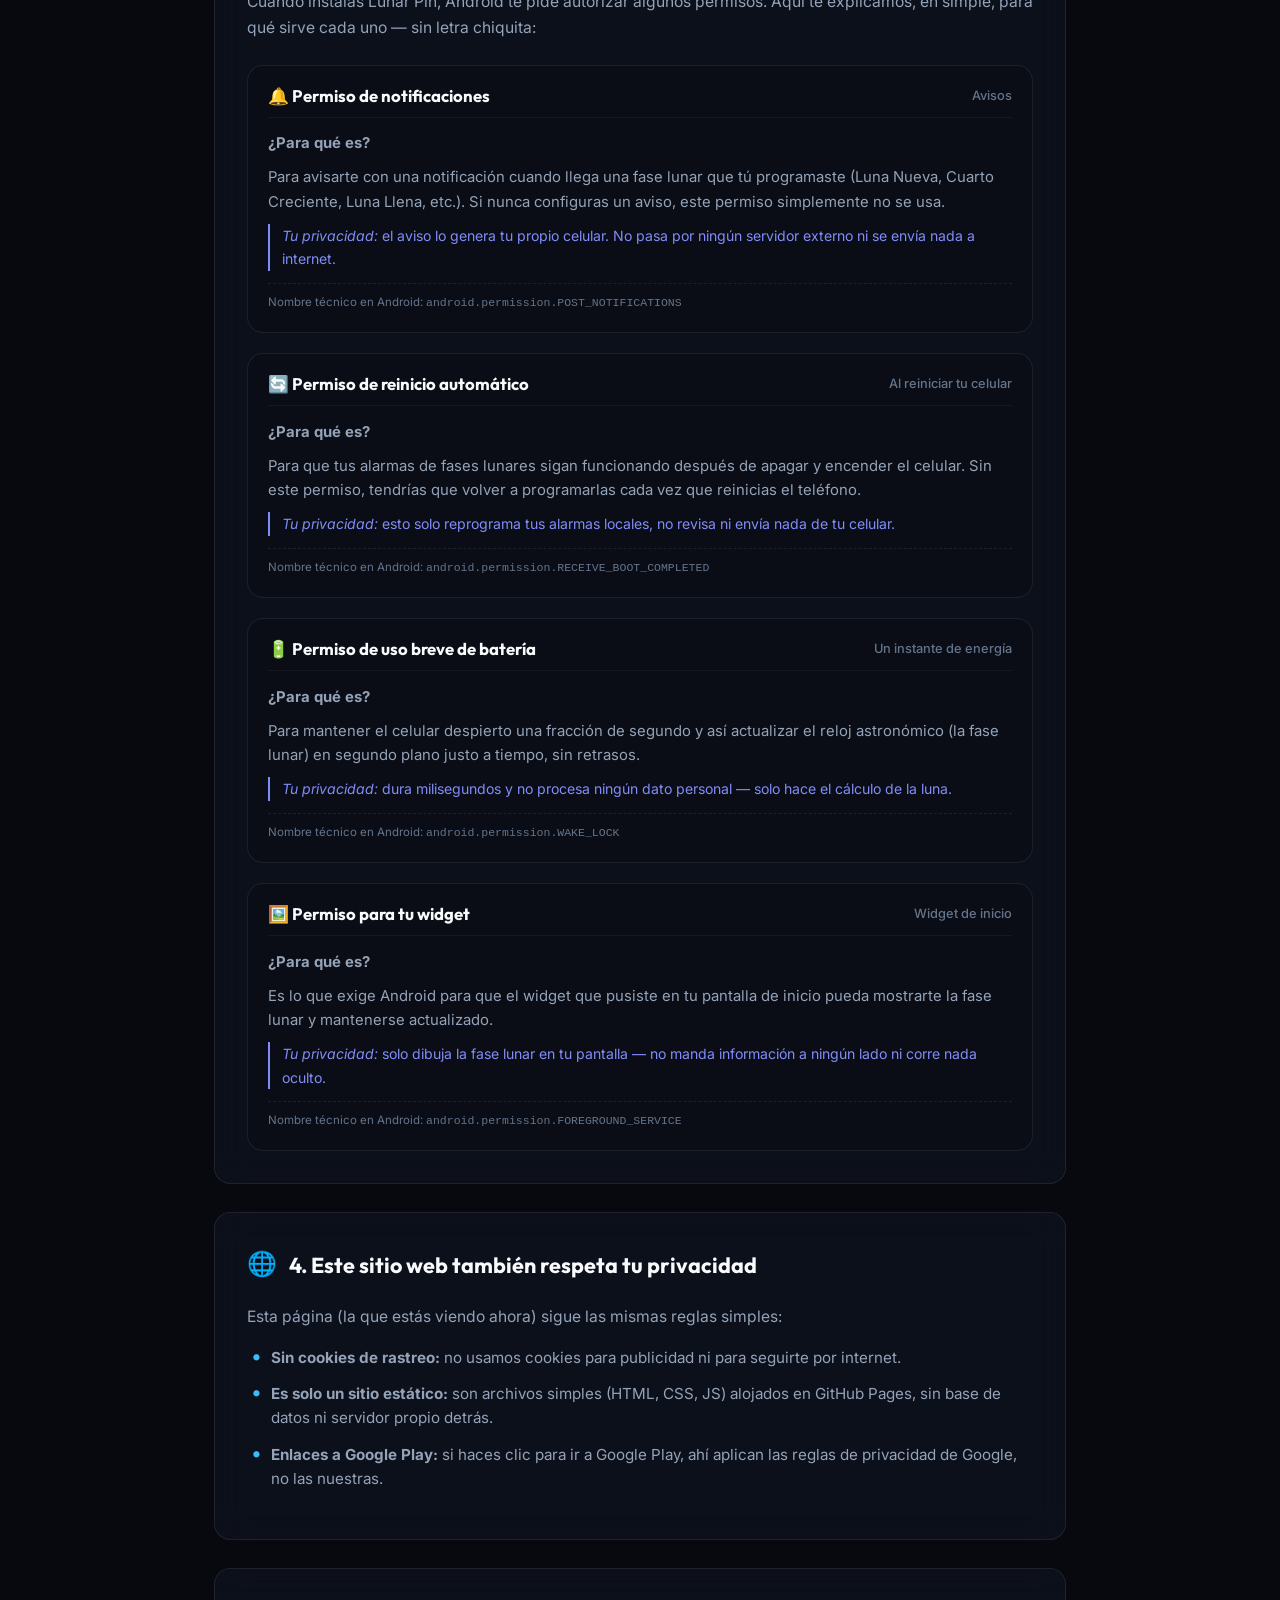
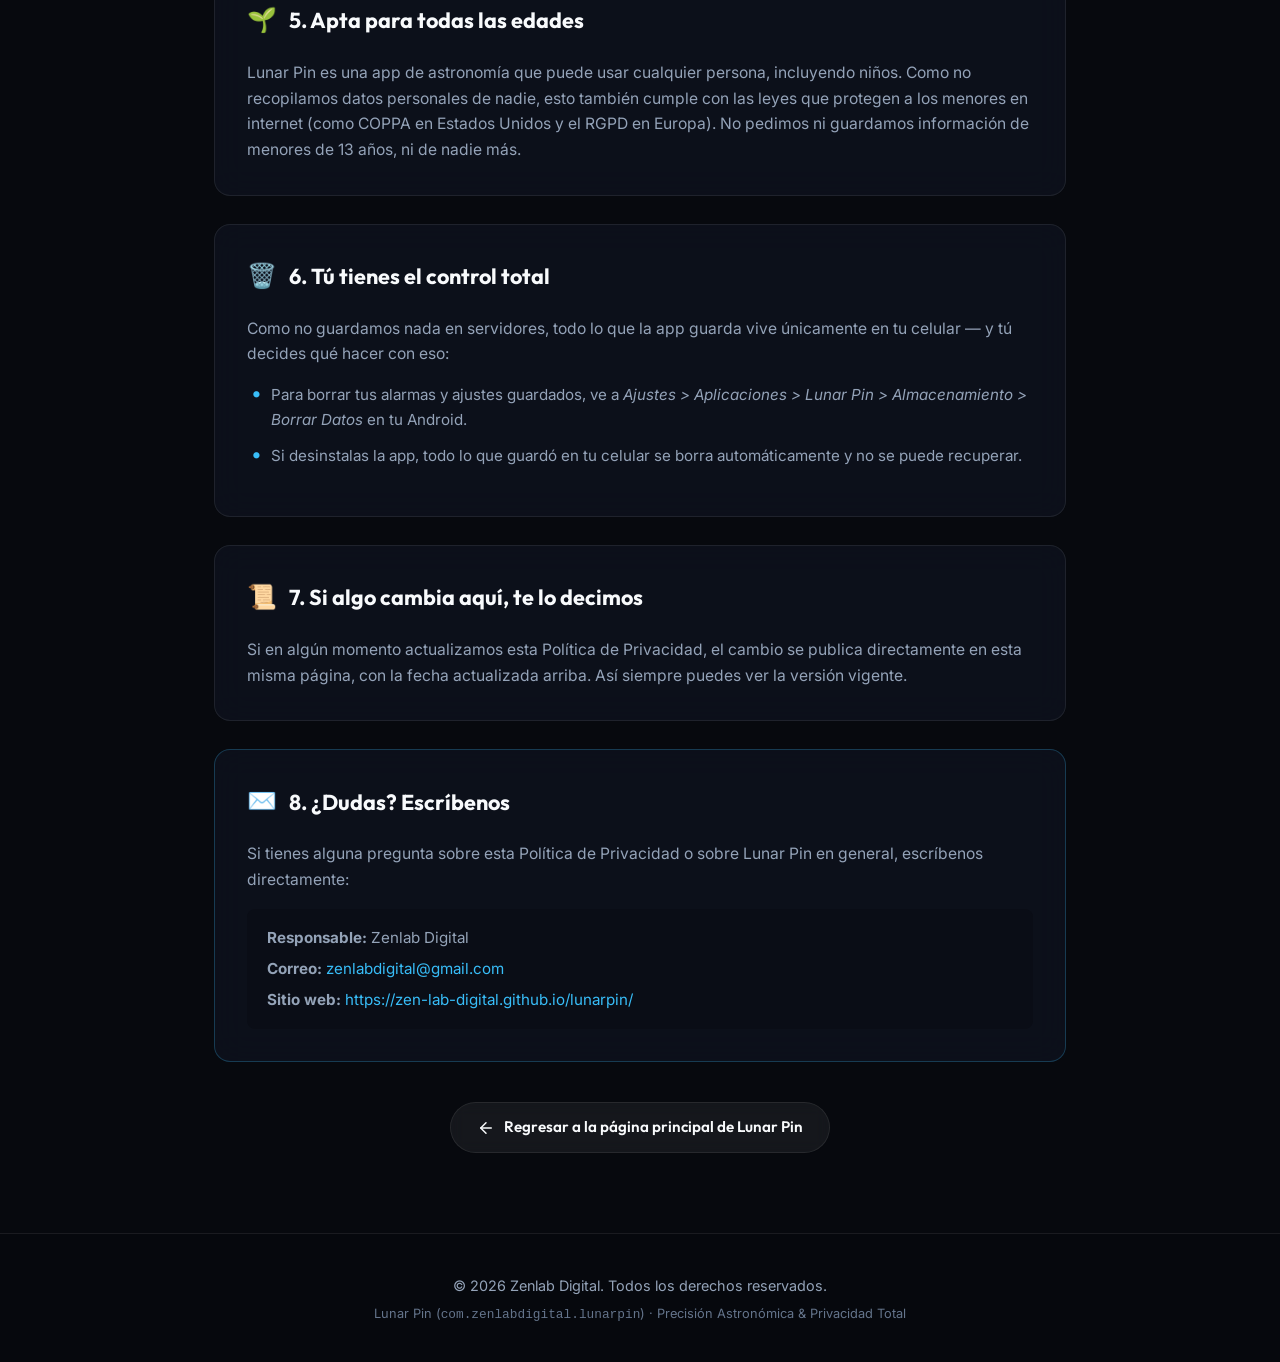
==== commit 07c8839c: "Update privacy policy subtitle for clarity Update privacy policy subtitle for clarity" ====
--- a/privacy.html
+++ b/privacy.html
@@ -52,7 +52,7 @@
       <section class="legal-header-card">
         <div class="legal-badge">Cumple con Google Play y App Store</div>
         <h1 class="legal-title">Política de Privacidad</h1>
-        <p class="legal-subtitle">En palabras simples: qué datos tuyos usamos (ninguno) y para qué sirve cada permiso que pide la app.</p>
+        <p class="legal-subtitle">En Lunar Pin, nos preocupamos por tu información personal, En palabras simples: ¿qué datos tuyos usamos?(ninguno) y para qué sirve cada permiso que pide la app lo veras acontinuación.</p>
 
         <div class="legal-meta-grid">
           <div class="meta-item">
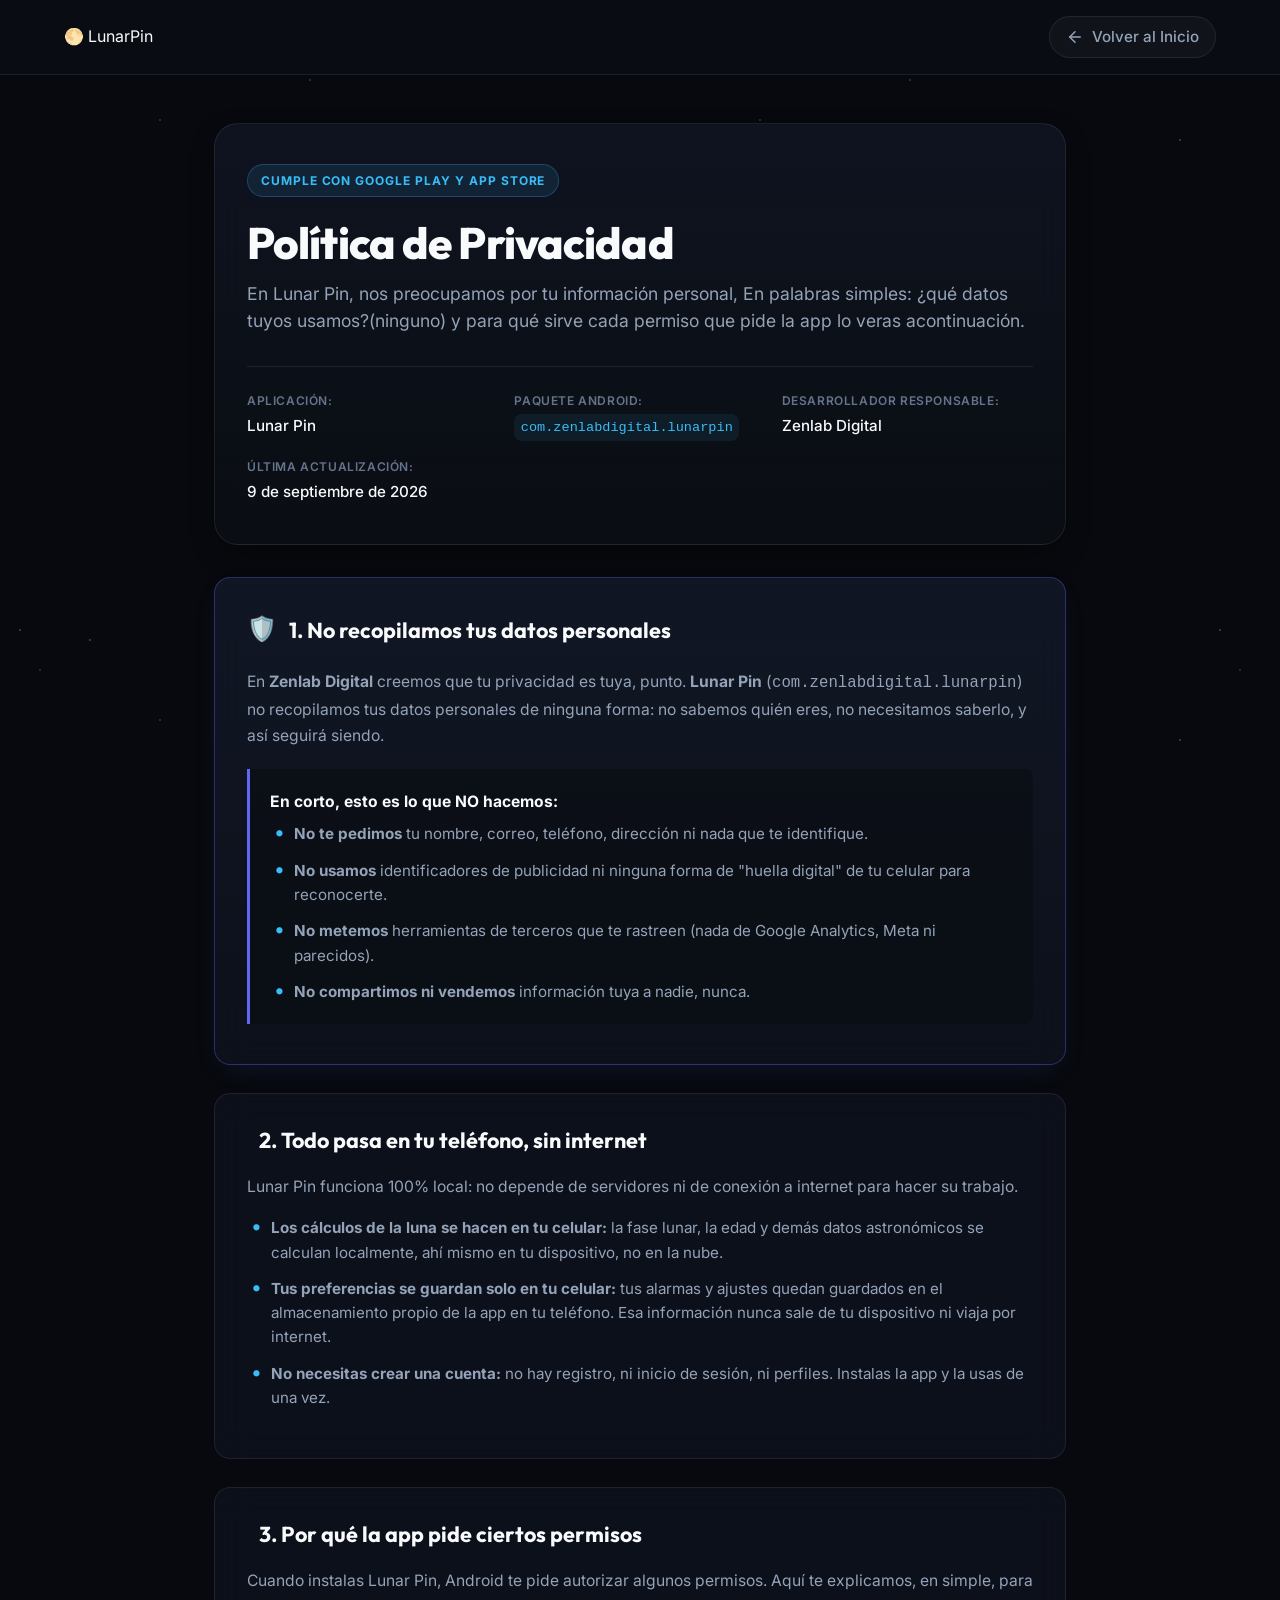
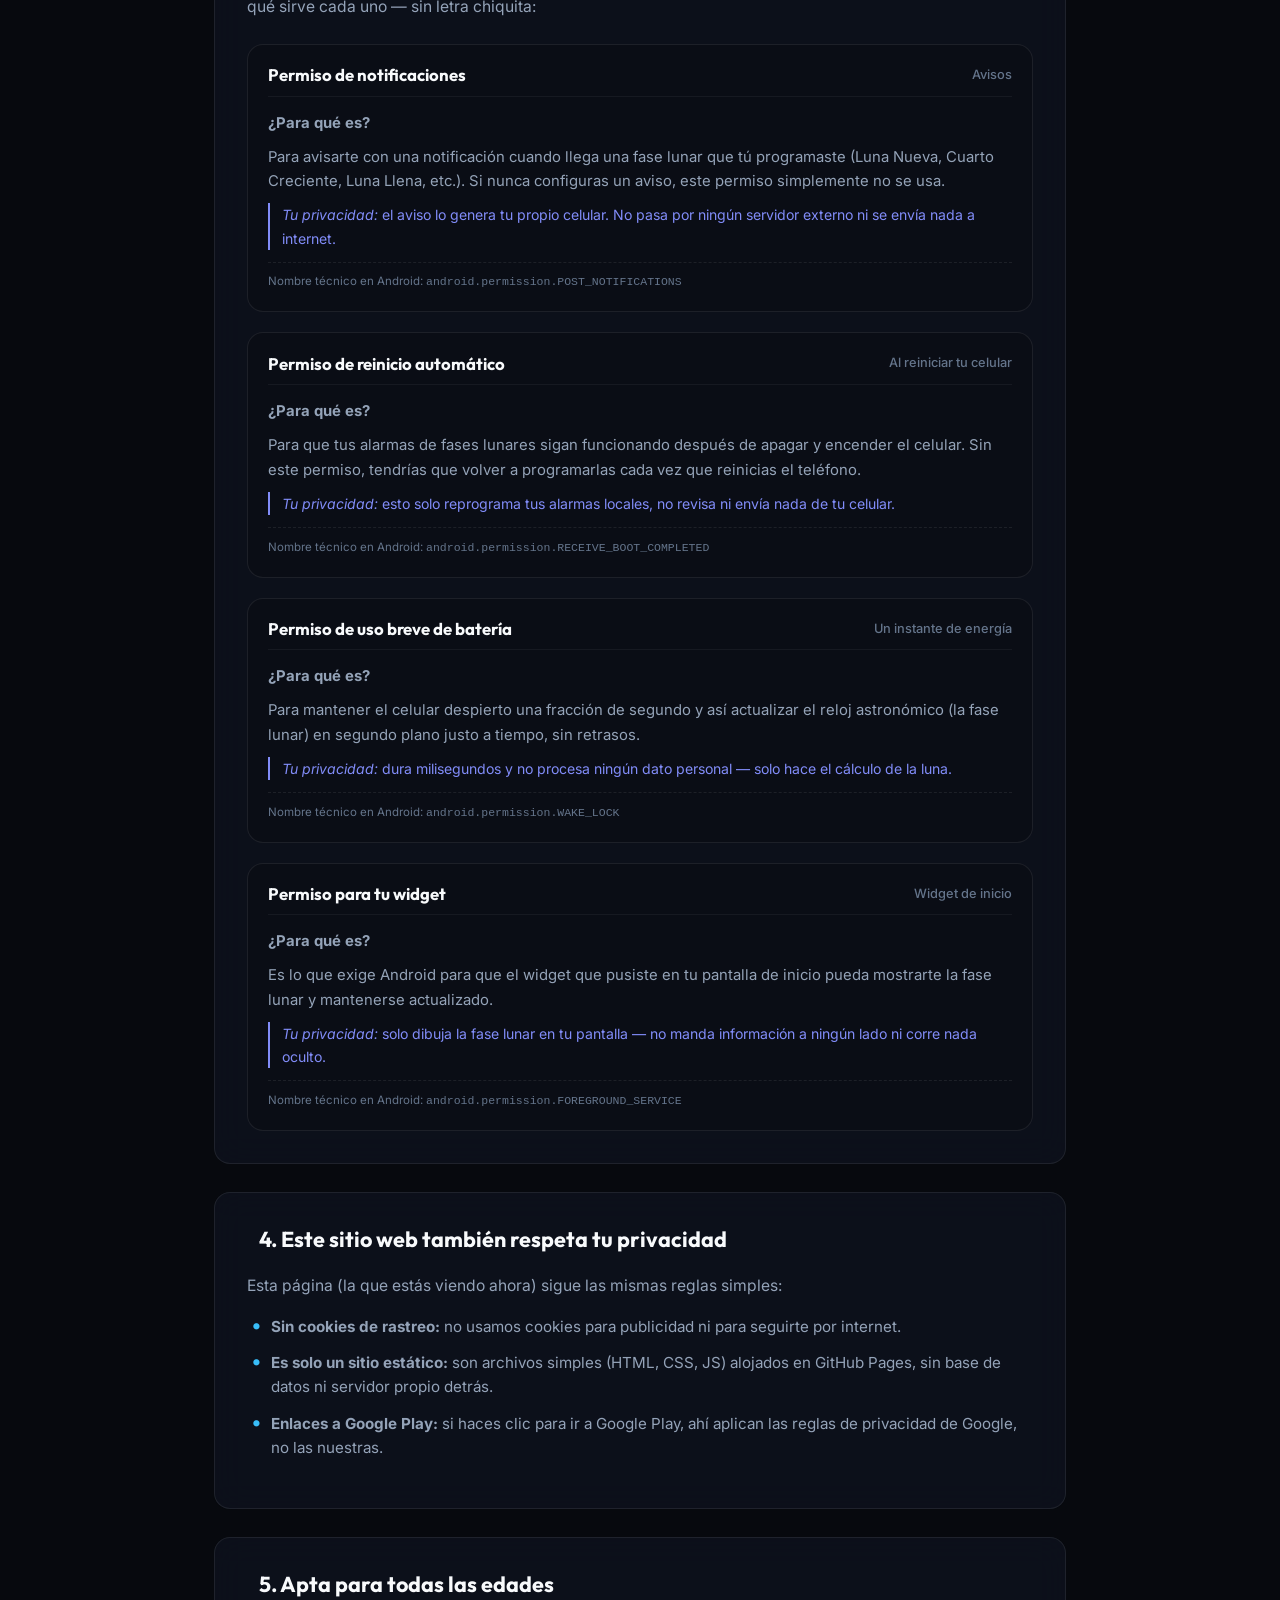
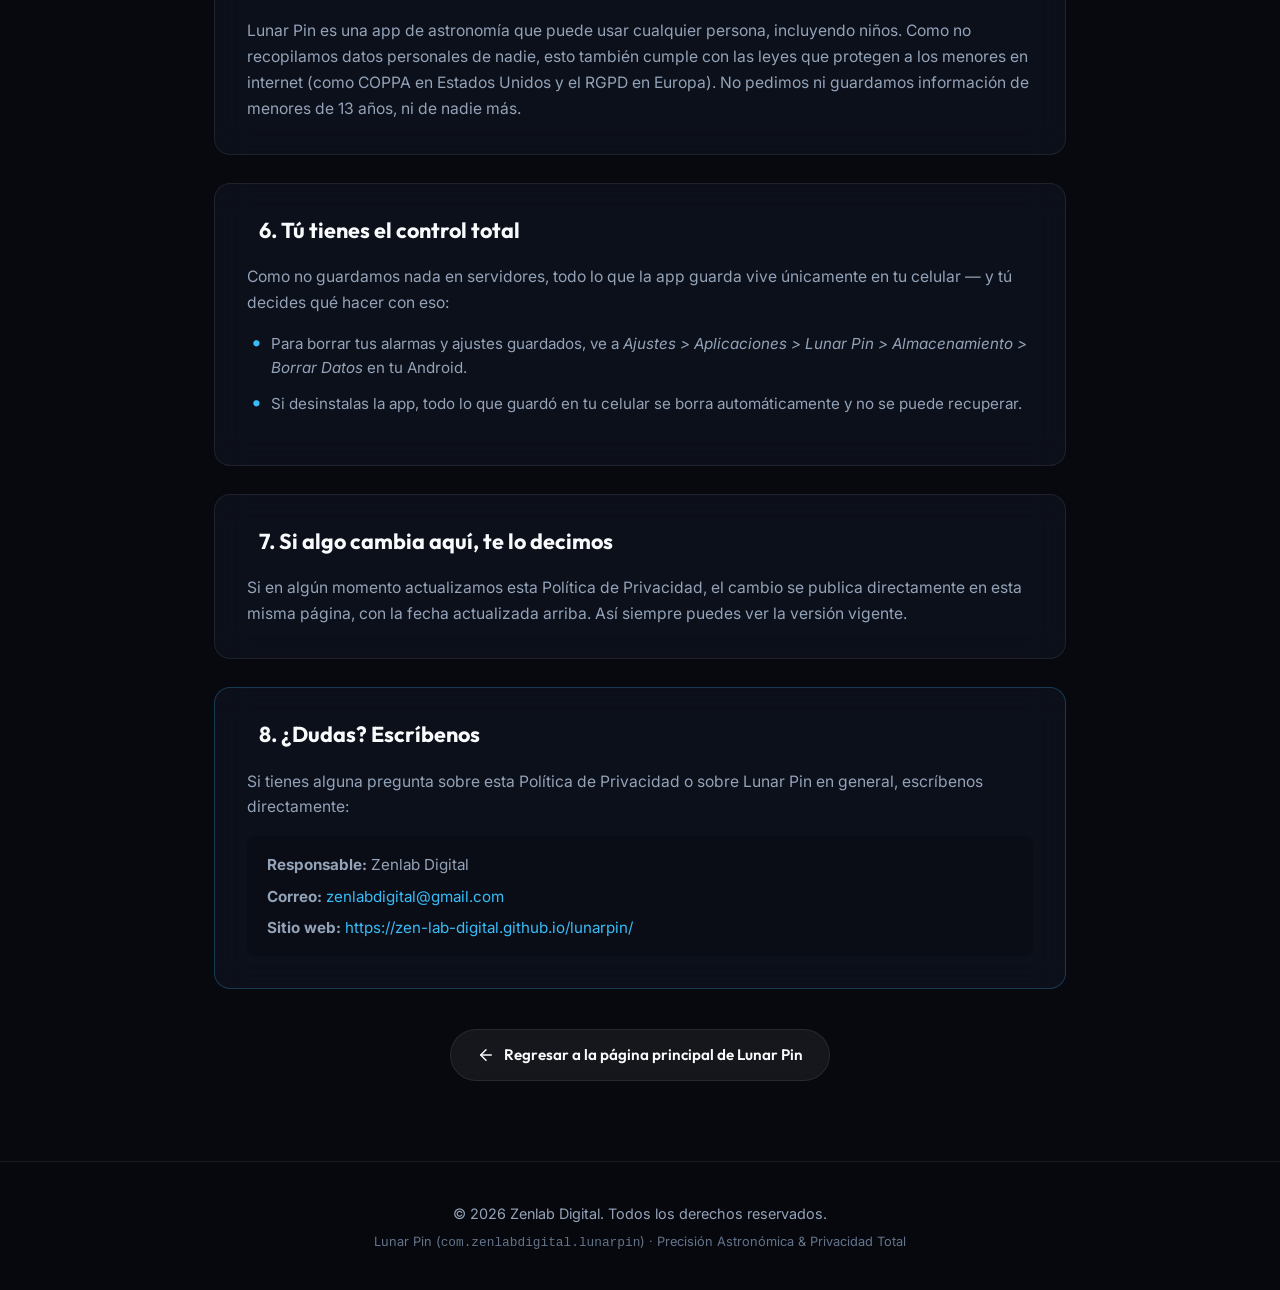
==== commit 1d5a0ede: "Remove icons from privacy policy sections Removed icons from various sections in the privacy policy." ====
--- a/privacy.html
+++ b/privacy.html
@@ -99,7 +99,7 @@
         <!-- 2. Arquitectura Local y Offline -->
         <section class="legal-section">
           <div class="section-icon-wrap">
-            <span class="section-icon">🪐</span>
+            <span class="section-icon"></span>
             <h2>2. Todo pasa en tu teléfono, sin internet</h2>
           </div>
           <p>
@@ -115,7 +115,7 @@
         <!-- 3. Auditoría y Justificación de Permisos del APK -->
         <section class="legal-section">
           <div class="section-icon-wrap">
-            <span class="section-icon">🔍</span>
+            <span class="section-icon"></span>
             <h2>3. Por qué la app pide ciertos permisos</h2>
           </div>
           <p>
@@ -126,7 +126,7 @@
             <!-- Permiso 1: POST_NOTIFICATIONS -->
             <div class="permission-item">
               <div class="permission-header">
-                <h3 class="permission-name">🔔 Permiso de notificaciones</h3>
+                <h3 class="permission-name"> Permiso de notificaciones</h3>
                 <span class="permission-scope">Avisos</span>
               </div>
               <div class="permission-body">
@@ -144,7 +144,7 @@
             <!-- Permiso 2: RECEIVE_BOOT_COMPLETED -->
             <div class="permission-item">
               <div class="permission-header">
-                <h3 class="permission-name">🔄 Permiso de reinicio automático</h3>
+                <h3 class="permission-name">Permiso de reinicio automático</h3>
                 <span class="permission-scope">Al reiniciar tu celular</span>
               </div>
               <div class="permission-body">
@@ -162,7 +162,7 @@
             <!-- Permiso 3: WAKE_LOCK -->
             <div class="permission-item">
               <div class="permission-header">
-                <h3 class="permission-name">🔋 Permiso de uso breve de batería</h3>
+                <h3 class="permission-name"> Permiso de uso breve de batería</h3>
                 <span class="permission-scope">Un instante de energía</span>
               </div>
               <div class="permission-body">
@@ -180,7 +180,7 @@
             <!-- Permiso 4: FOREGROUND_SERVICE -->
             <div class="permission-item">
               <div class="permission-header">
-                <h3 class="permission-name">🖼️ Permiso para tu widget</h3>
+                <h3 class="permission-name"> Permiso para tu widget</h3>
                 <span class="permission-scope">Widget de inicio</span>
               </div>
               <div class="permission-body">
@@ -200,7 +200,7 @@
         <!-- 4. Política respecto a la Web Oficial -->
         <section class="legal-section">
           <div class="section-icon-wrap">
-            <span class="section-icon">🌐</span>
+            <span class="section-icon"></span>
             <h2>4. Este sitio web también respeta tu privacidad</h2>
           </div>
           <p>
@@ -216,7 +216,7 @@
         <!-- 5. Protección de Menores (COPPA / RGPD) -->
         <section class="legal-section">
           <div class="section-icon-wrap">
-            <span class="section-icon">🌱</span>
+            <span class="section-icon"></span>
             <h2>5. Apta para todas las edades</h2>
           </div>
           <p>
@@ -227,7 +227,7 @@
         <!-- 6. Control, Retención y Eliminación de Datos -->
         <section class="legal-section">
           <div class="section-icon-wrap">
-            <span class="section-icon">🗑️</span>
+            <span class="section-icon"></span>
             <h2>6. Tú tienes el control total</h2>
           </div>
           <p>
@@ -242,7 +242,7 @@
         <!-- 7. Cambios a esta Política -->
         <section class="legal-section">
           <div class="section-icon-wrap">
-            <span class="section-icon">📜</span>
+            <span class="section-icon"></span>
             <h2>7. Si algo cambia aquí, te lo decimos</h2>
           </div>
           <p>
@@ -253,7 +253,7 @@
         <!-- 8. Contacto Oficial -->
         <section class="legal-section legal-contact-card">
           <div class="section-icon-wrap">
-            <span class="section-icon">✉️</span>
+            <span class="section-icon"></span>
             <h2>8. ¿Dudas? Escríbenos</h2>
           </div>
           <p>
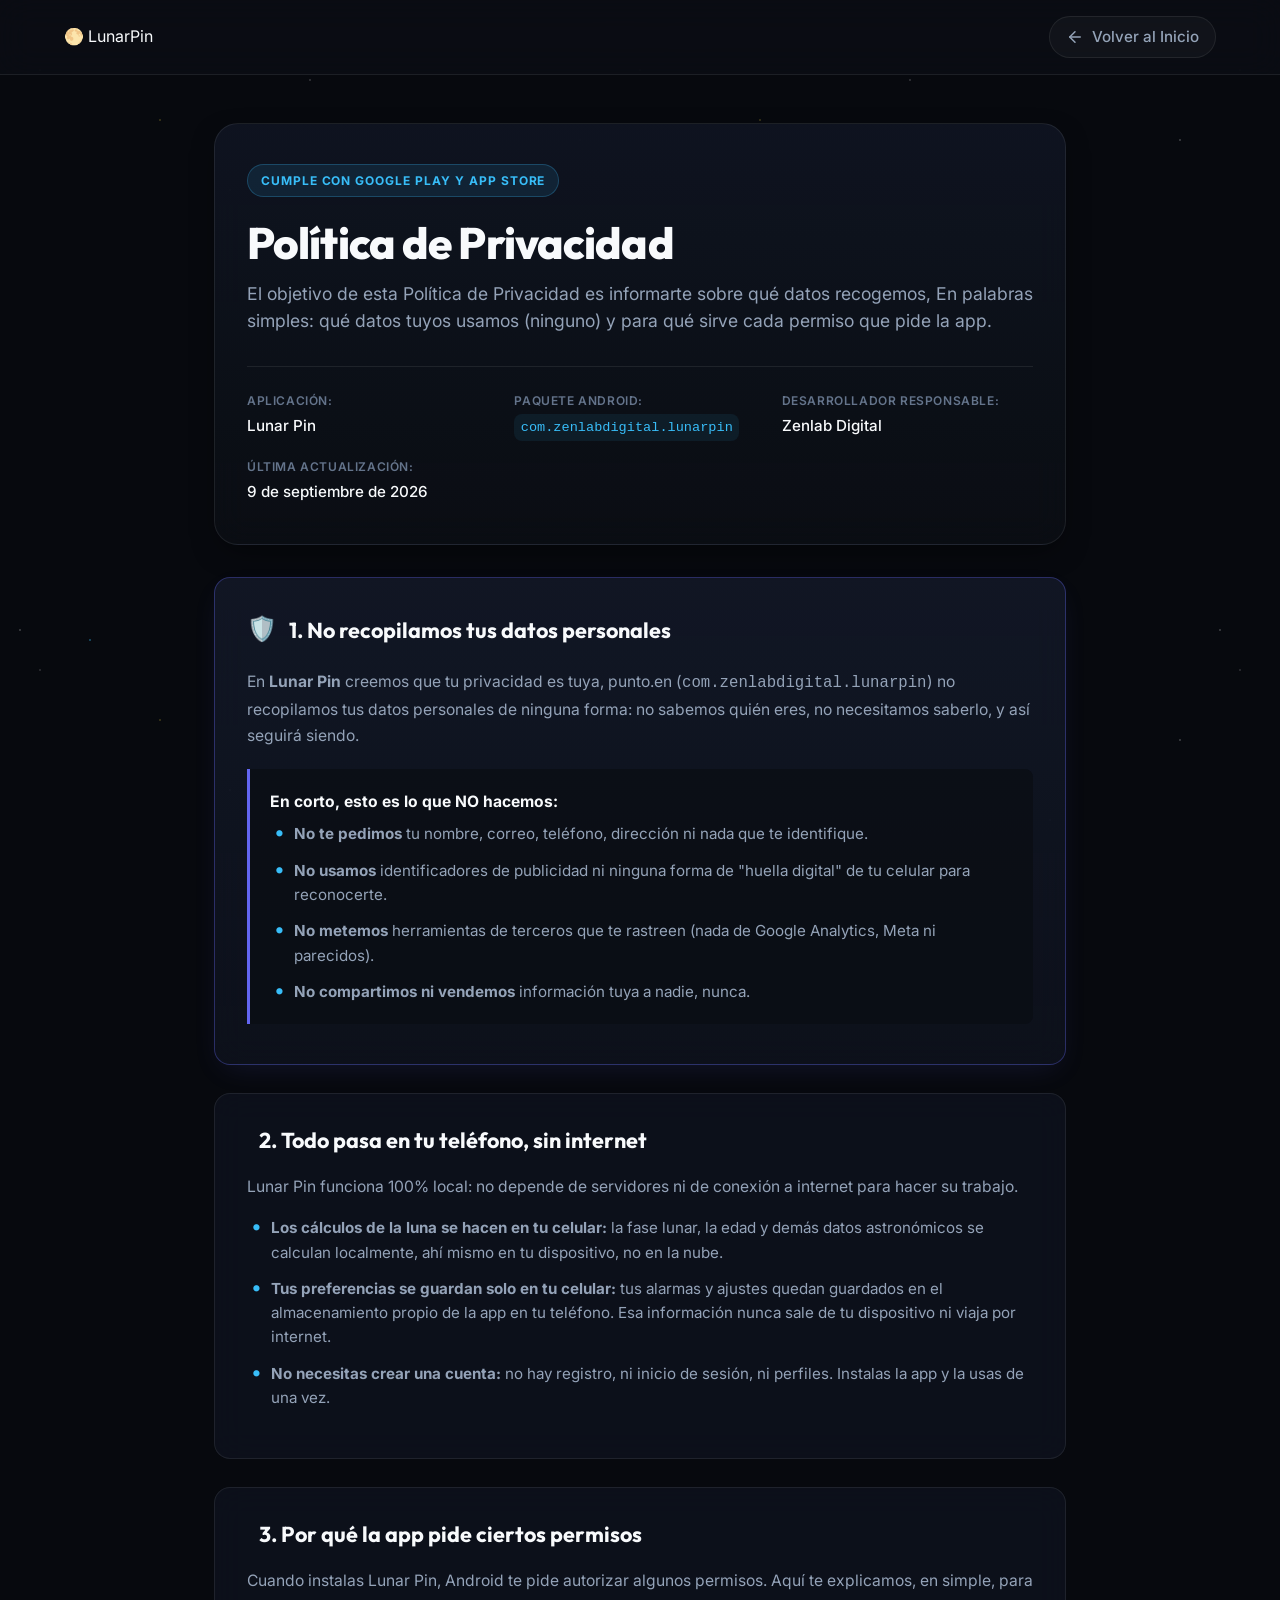
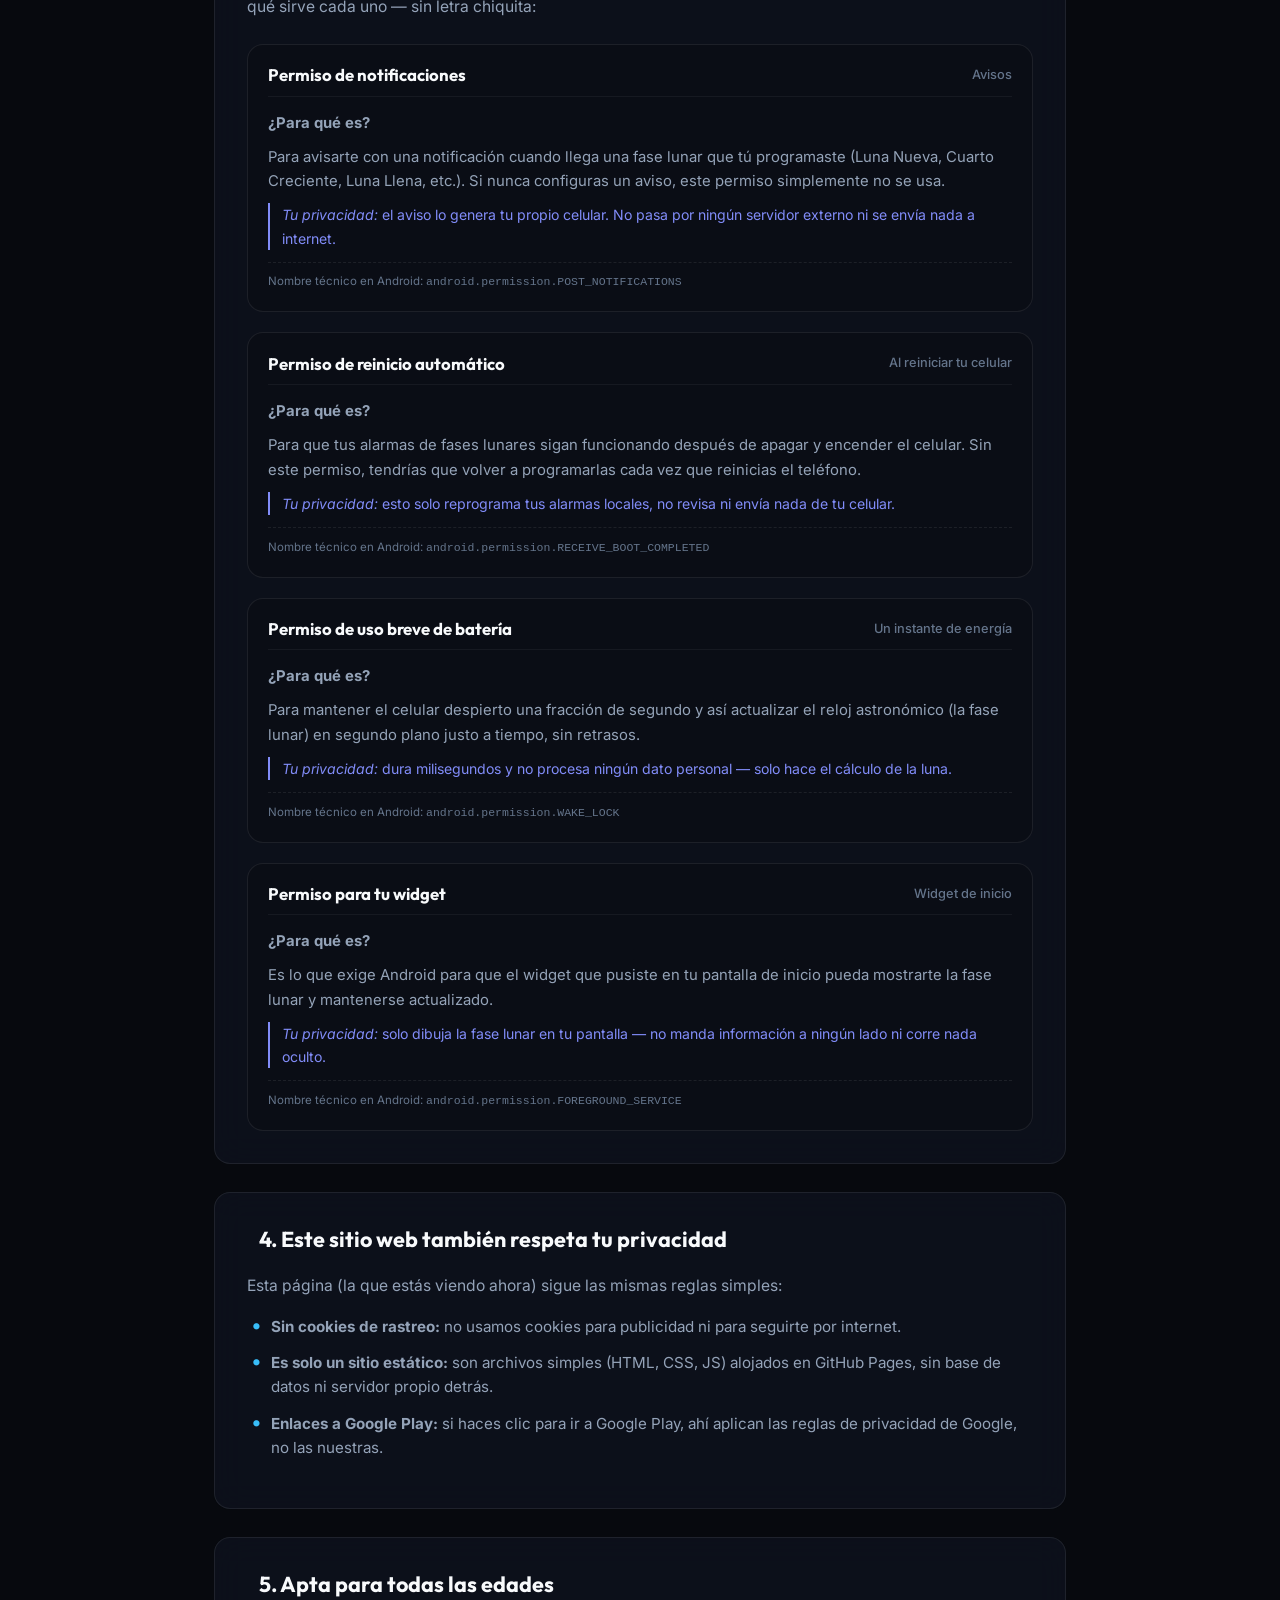
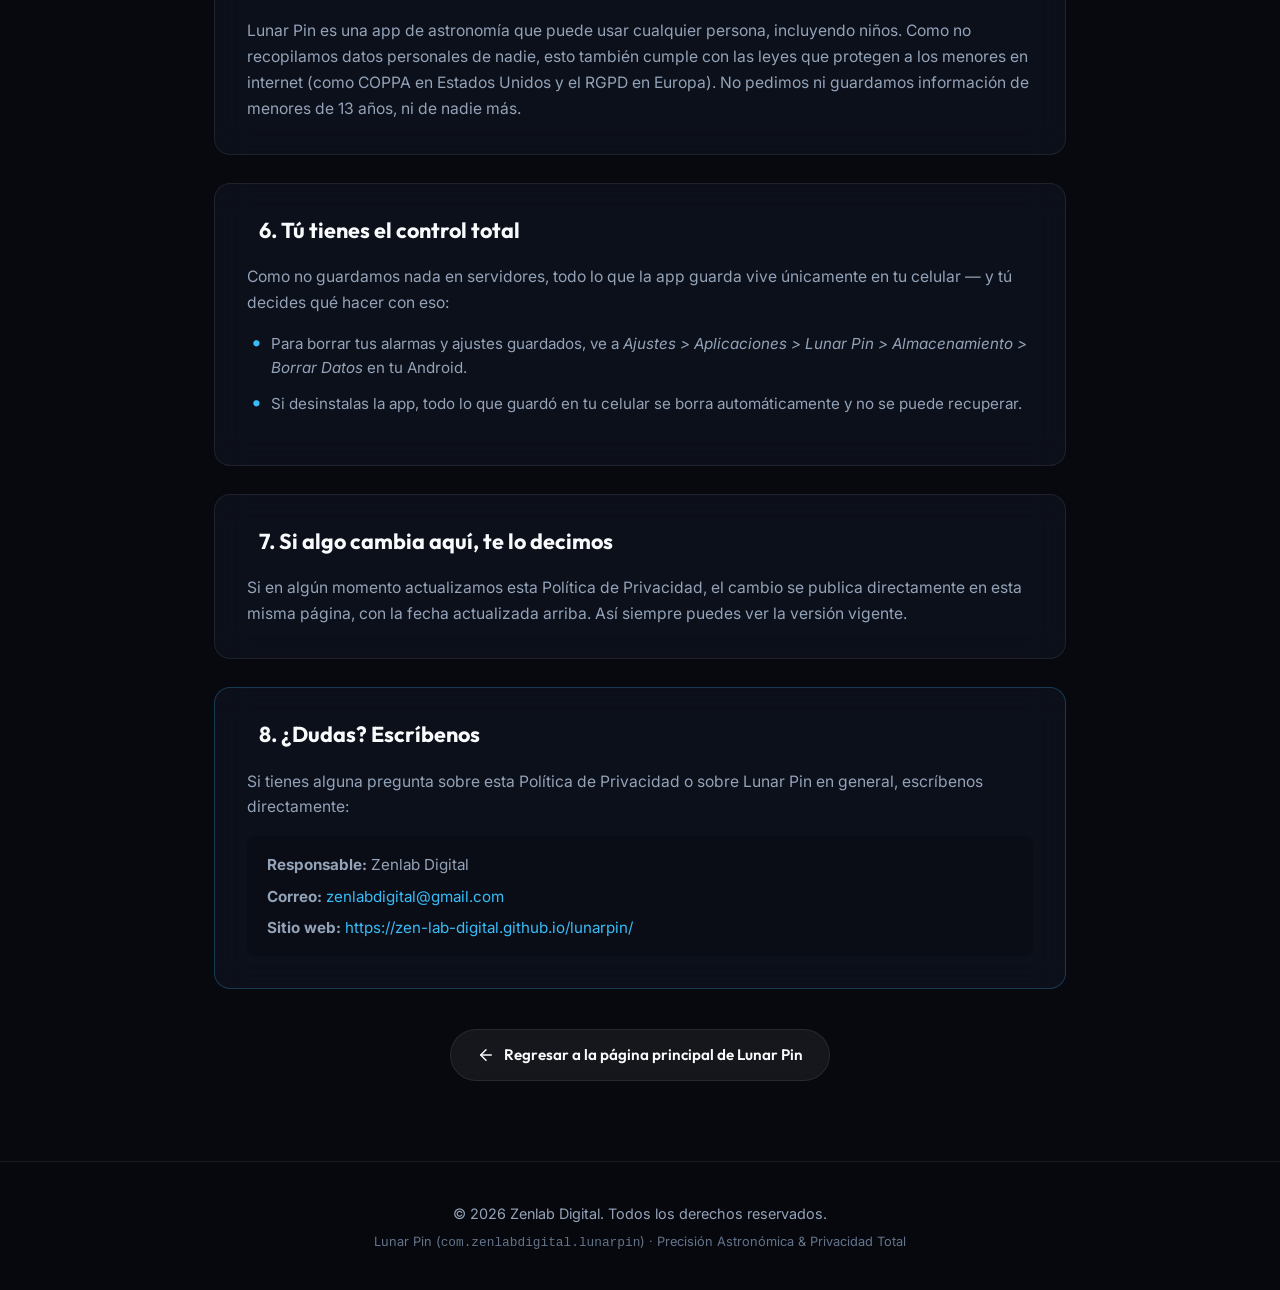
==== commit 3597dd5a: "Revise privacy policy language for clarity" ====
--- a/privacy.html
+++ b/privacy.html
@@ -52,7 +52,7 @@
       <section class="legal-header-card">
         <div class="legal-badge">Cumple con Google Play y App Store</div>
         <h1 class="legal-title">Política de Privacidad</h1>
-        <p class="legal-subtitle">En Lunar Pin, nos preocupamos por tu información personal, En palabras simples: ¿qué datos tuyos usamos?(ninguno) y para qué sirve cada permiso que pide la app lo veras acontinuación.</p>
+        <p class="legal-subtitle">El objetivo de esta Política de Privacidad es informarte sobre qué datos recogemos, En palabras simples: qué datos tuyos usamos (ninguno) y para qué sirve cada permiso que pide la app.</p>
 
         <div class="legal-meta-grid">
           <div class="meta-item">
@@ -83,7 +83,7 @@
             <h2>1. No recopilamos tus datos personales</h2>
           </div>
           <p>
-            En <strong>Zenlab Digital</strong> creemos que tu privacidad es tuya, punto. <strong>Lunar Pin</strong> (<code>com.zenlabdigital.lunarpin</code>) no recopilamos tus datos personales de ninguna forma: no sabemos quién eres, no necesitamos saberlo, y así seguirá siendo.
+            En <strong>Lunar Pin</strong> creemos que tu privacidad es tuya, punto.en (<code>com.zenlabdigital.lunarpin</code>) no recopilamos tus datos personales de ninguna forma: no sabemos quién eres, no necesitamos saberlo, y así seguirá siendo.
           </p>
           <div class="privacy-callout">
             <p><strong>En corto, esto es lo que NO hacemos:</strong></p>
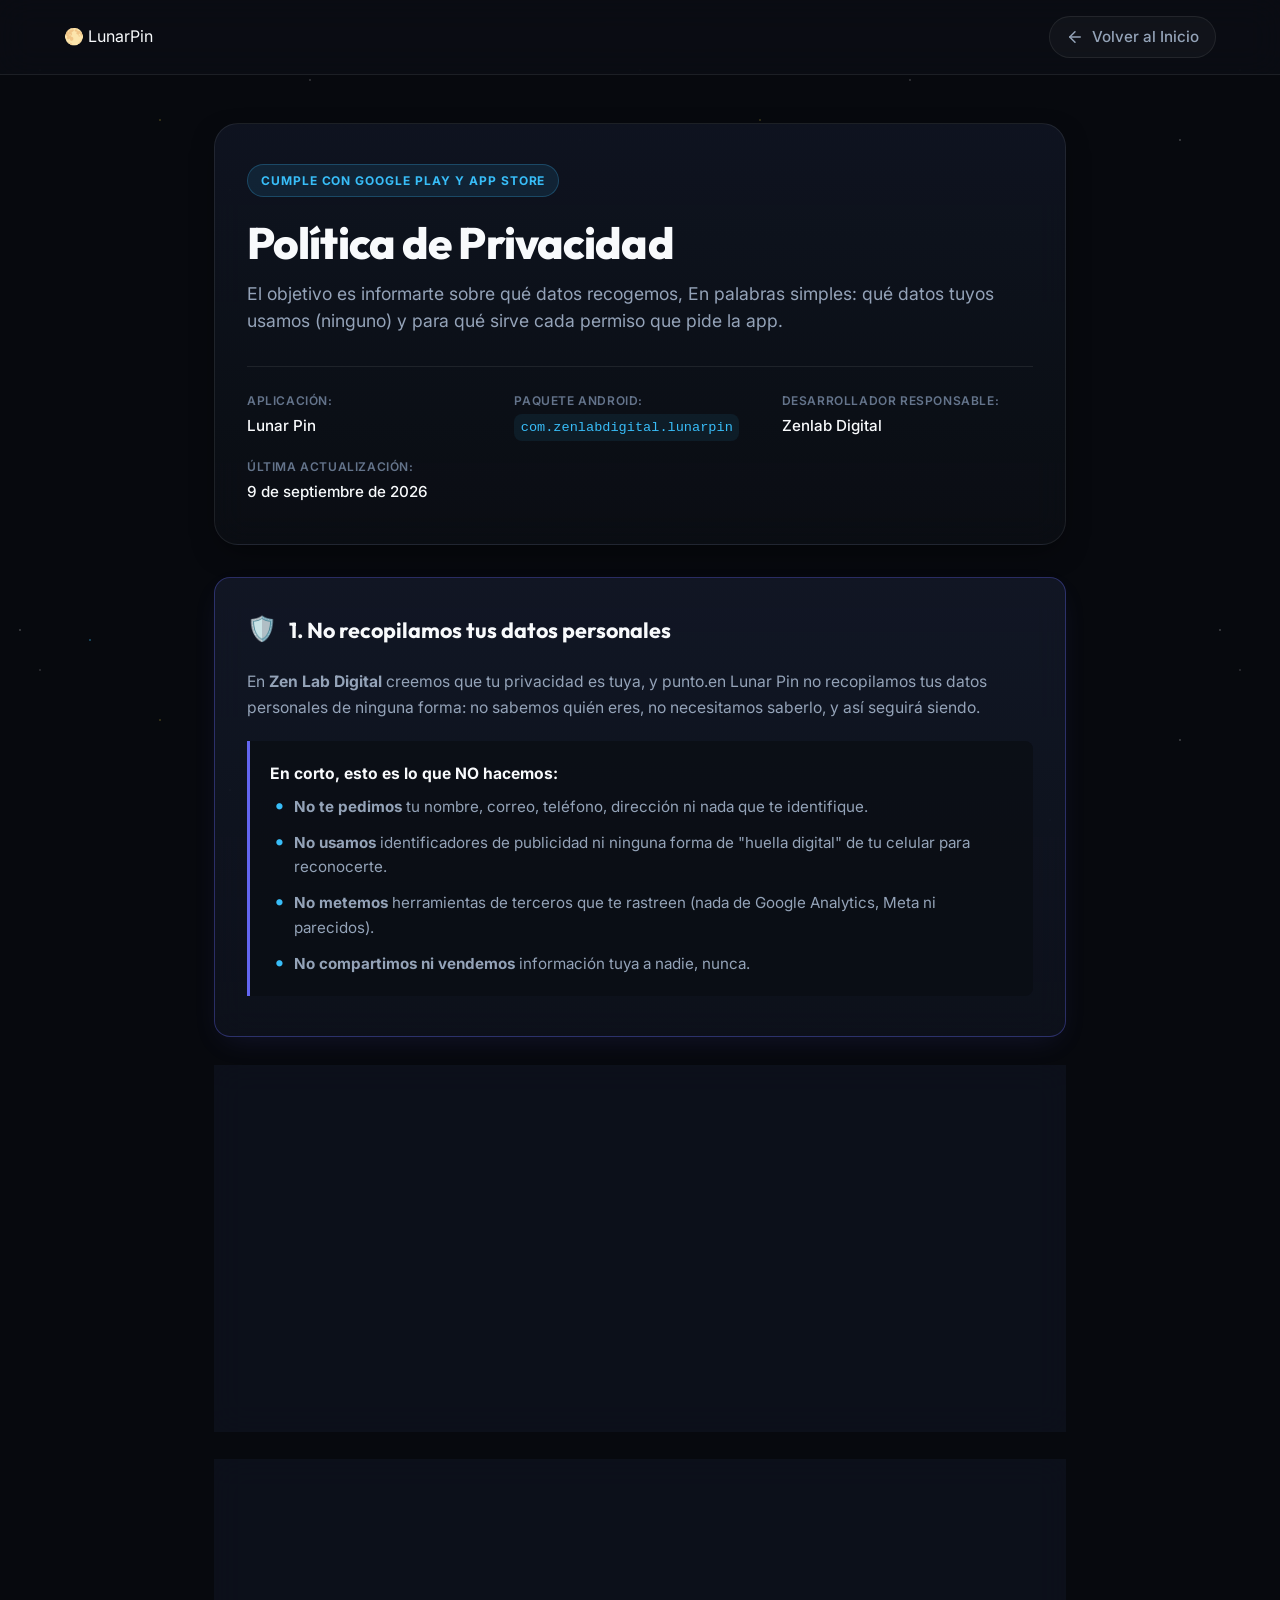
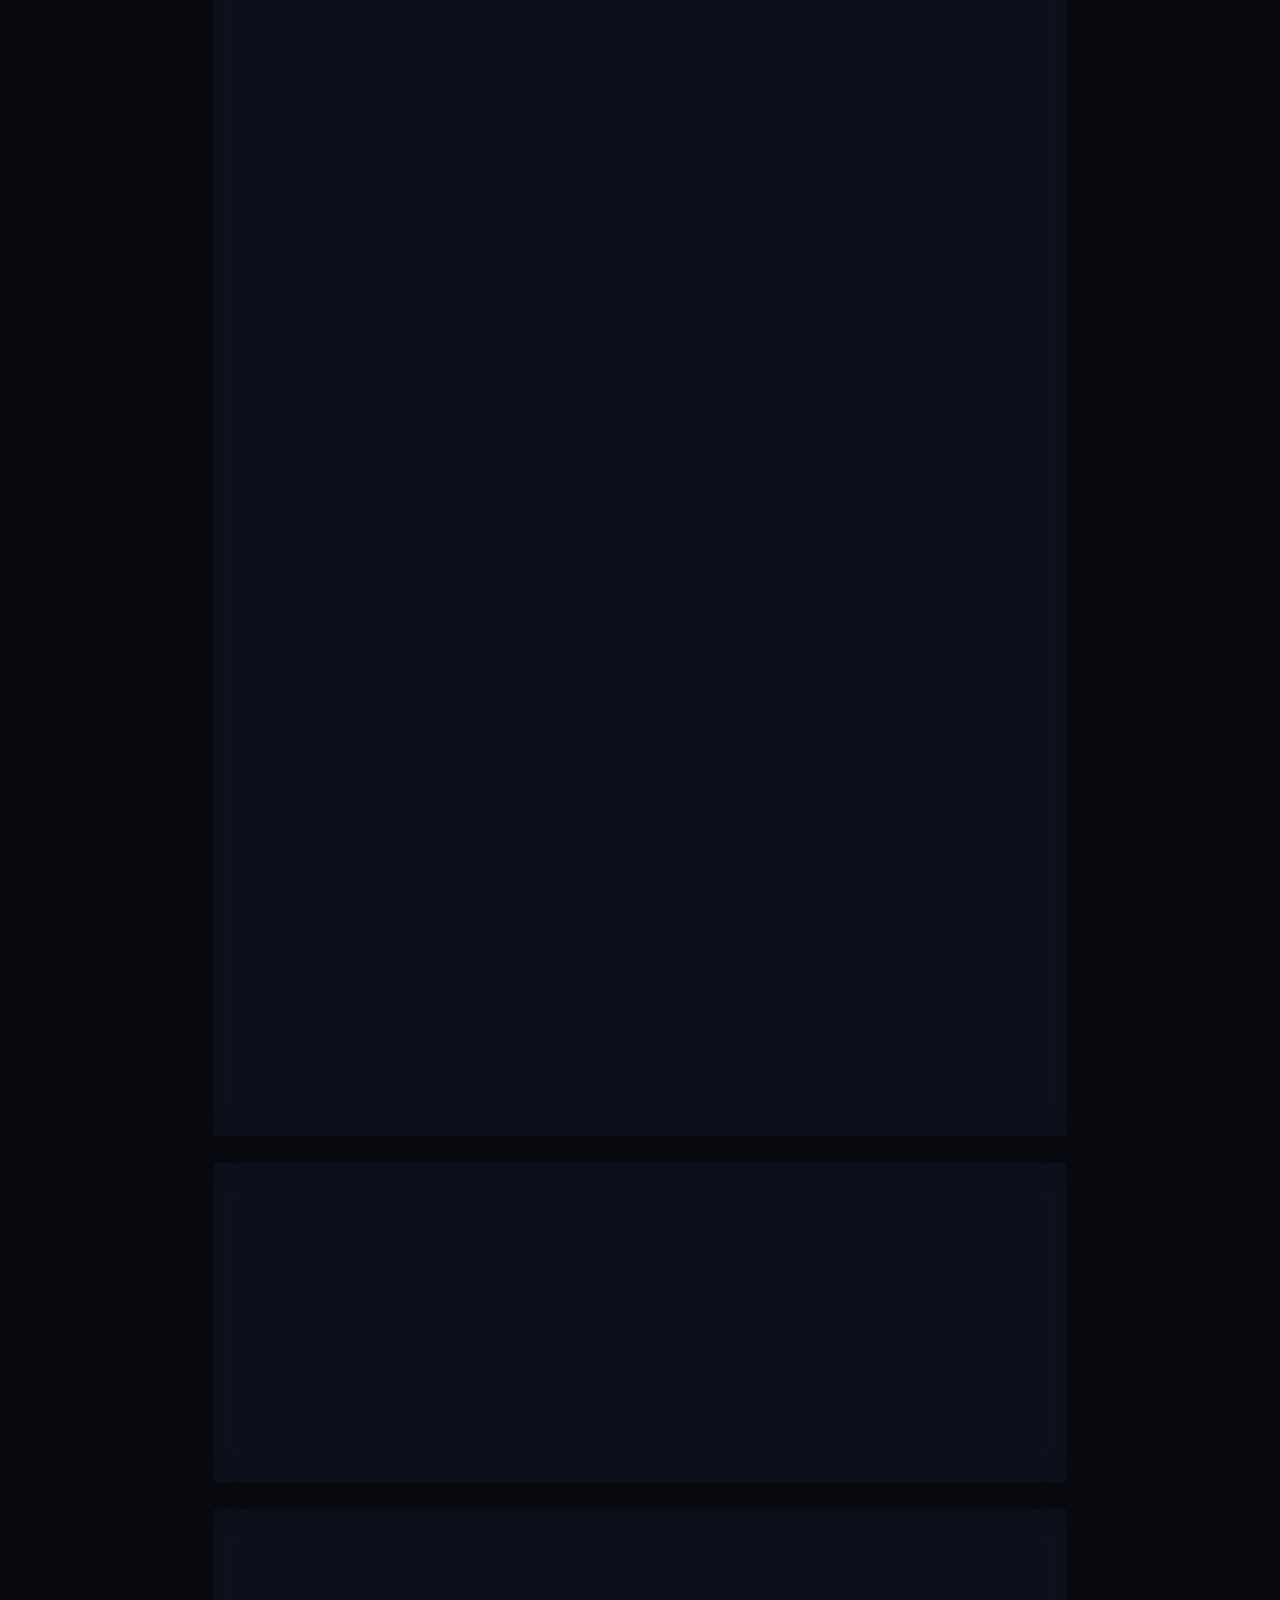
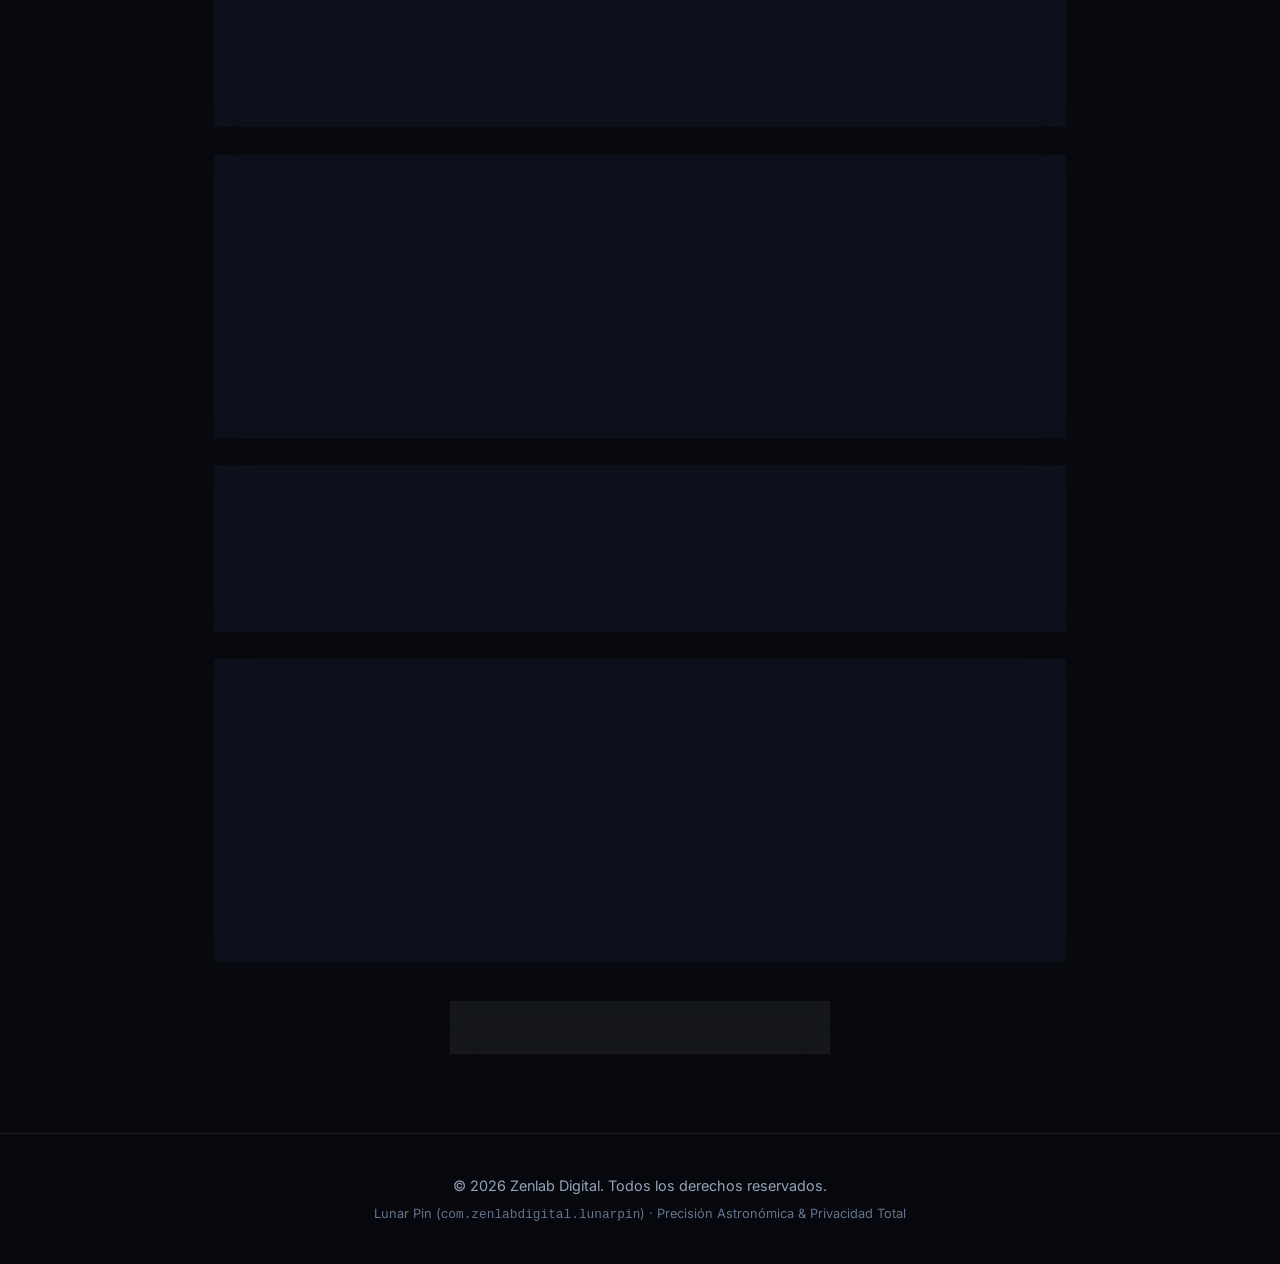
==== commit 79a04ed9: "Revise privacy policy wording for clarity Updated the privacy policy text for clarity and consistenc" ====
--- a/privacy.html
+++ b/privacy.html
@@ -52,7 +52,7 @@
       <section class="legal-header-card">
         <div class="legal-badge">Cumple con Google Play y App Store</div>
         <h1 class="legal-title">Política de Privacidad</h1>
-        <p class="legal-subtitle">El objetivo de esta Política de Privacidad es informarte sobre qué datos recogemos, En palabras simples: qué datos tuyos usamos (ninguno) y para qué sirve cada permiso que pide la app.</p>
+        <p class="legal-subtitle">El objetivo es informarte sobre qué datos recogemos, En palabras simples: qué datos tuyos usamos (ninguno) y para qué sirve cada permiso que pide la app.</p>
 
         <div class="legal-meta-grid">
           <div class="meta-item">
@@ -83,7 +83,7 @@
             <h2>1. No recopilamos tus datos personales</h2>
           </div>
           <p>
-            En <strong>Lunar Pin</strong> creemos que tu privacidad es tuya, punto.en (<code>com.zenlabdigital.lunarpin</code>) no recopilamos tus datos personales de ninguna forma: no sabemos quién eres, no necesitamos saberlo, y así seguirá siendo.
+            En <strong>Zen Lab Digital</strong> creemos que tu privacidad es tuya, y punto.en Lunar Pin no recopilamos tus datos personales de ninguna forma: no sabemos quién eres, no necesitamos saberlo, y así seguirá siendo.
           </p>
           <div class="privacy-callout">
             <p><strong>En corto, esto es lo que NO hacemos:</strong></p>
@@ -99,7 +99,6 @@
         <!-- 2. Arquitectura Local y Offline -->
         <section class="legal-section">
           <div class="section-icon-wrap">
-            <span class="section-icon"></span>
             <h2>2. Todo pasa en tu teléfono, sin internet</h2>
           </div>
           <p>
@@ -115,7 +114,6 @@
         <!-- 3. Auditoría y Justificación de Permisos del APK -->
         <section class="legal-section">
           <div class="section-icon-wrap">
-            <span class="section-icon"></span>
             <h2>3. Por qué la app pide ciertos permisos</h2>
           </div>
           <p>
@@ -200,7 +198,6 @@
         <!-- 4. Política respecto a la Web Oficial -->
         <section class="legal-section">
           <div class="section-icon-wrap">
-            <span class="section-icon"></span>
             <h2>4. Este sitio web también respeta tu privacidad</h2>
           </div>
           <p>
@@ -216,7 +213,6 @@
         <!-- 5. Protección de Menores (COPPA / RGPD) -->
         <section class="legal-section">
           <div class="section-icon-wrap">
-            <span class="section-icon"></span>
             <h2>5. Apta para todas las edades</h2>
           </div>
           <p>
@@ -227,7 +223,6 @@
         <!-- 6. Control, Retención y Eliminación de Datos -->
         <section class="legal-section">
           <div class="section-icon-wrap">
-            <span class="section-icon"></span>
             <h2>6. Tú tienes el control total</h2>
           </div>
           <p>
@@ -242,7 +237,6 @@
         <!-- 7. Cambios a esta Política -->
         <section class="legal-section">
           <div class="section-icon-wrap">
-            <span class="section-icon"></span>
             <h2>7. Si algo cambia aquí, te lo decimos</h2>
           </div>
           <p>
@@ -253,7 +247,6 @@
         <!-- 8. Contacto Oficial -->
         <section class="legal-section legal-contact-card">
           <div class="section-icon-wrap">
-            <span class="section-icon"></span>
             <h2>8. ¿Dudas? Escríbenos</h2>
           </div>
           <p>
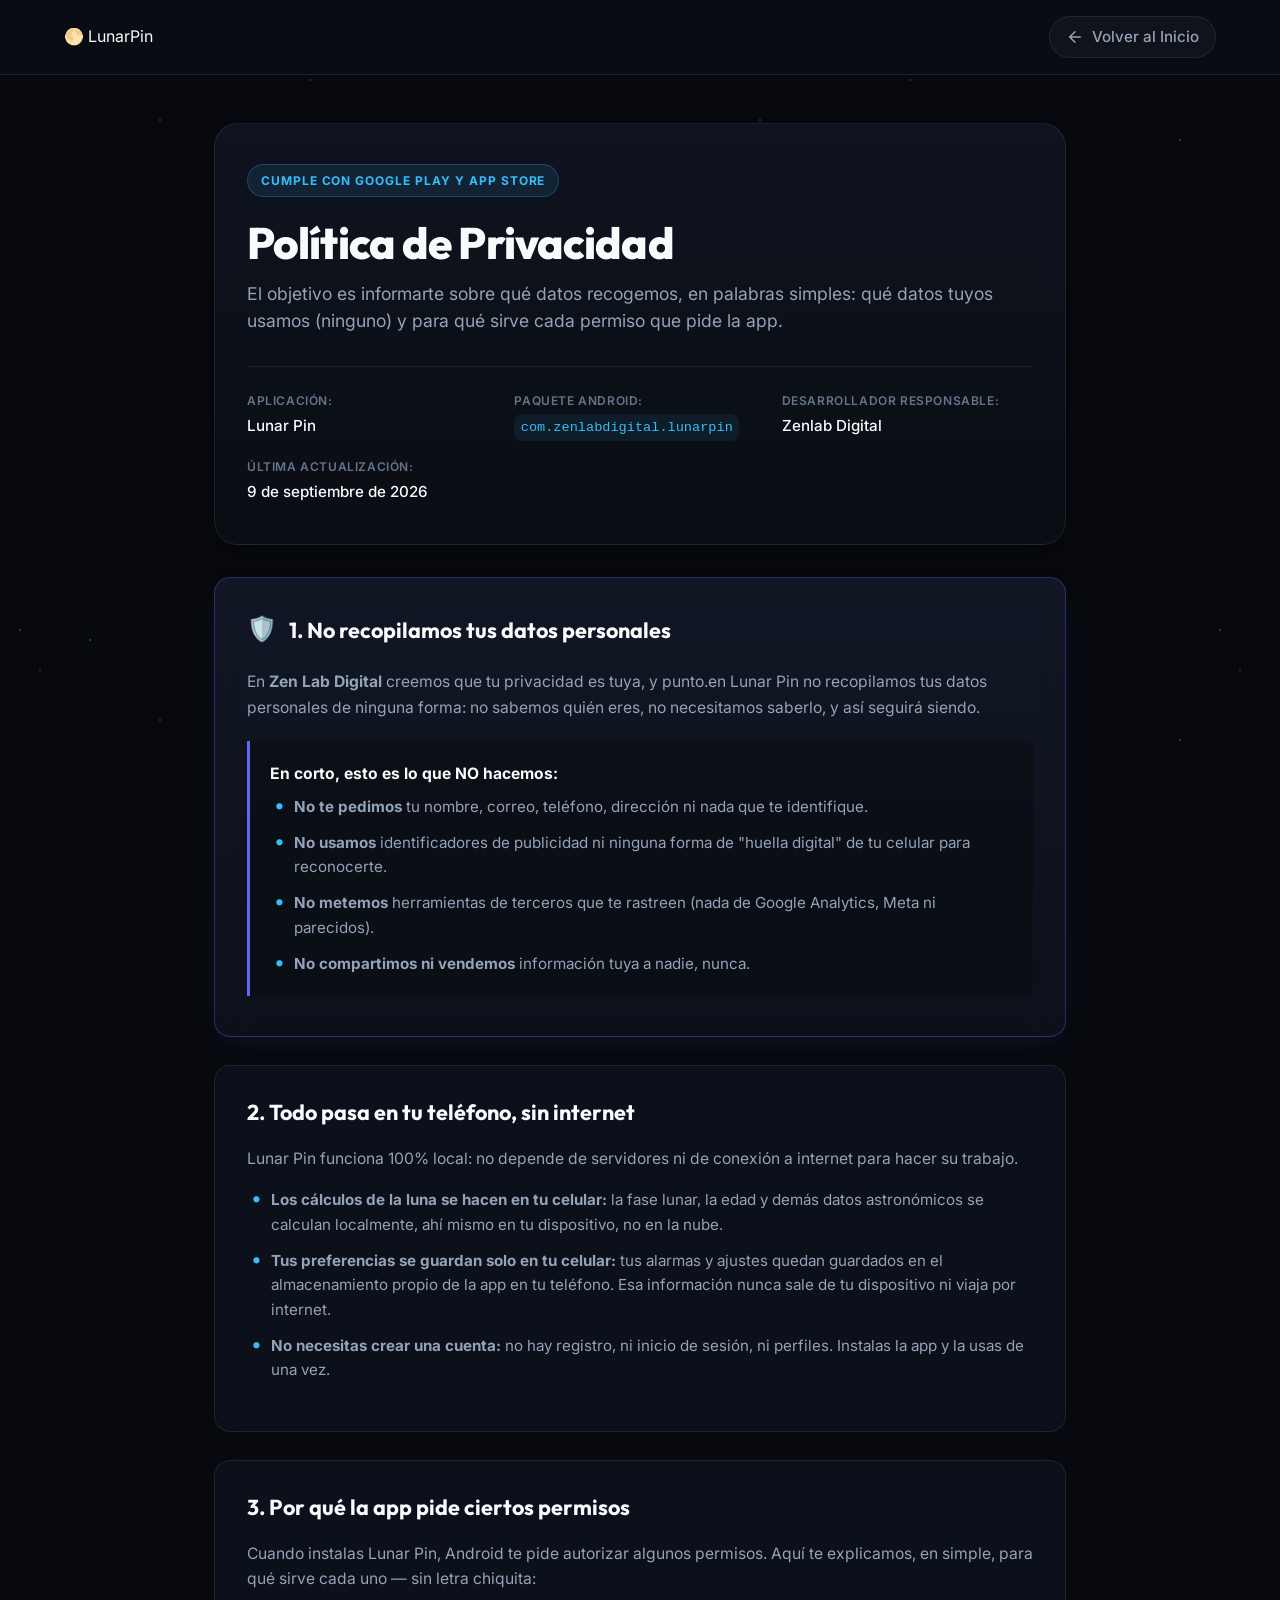
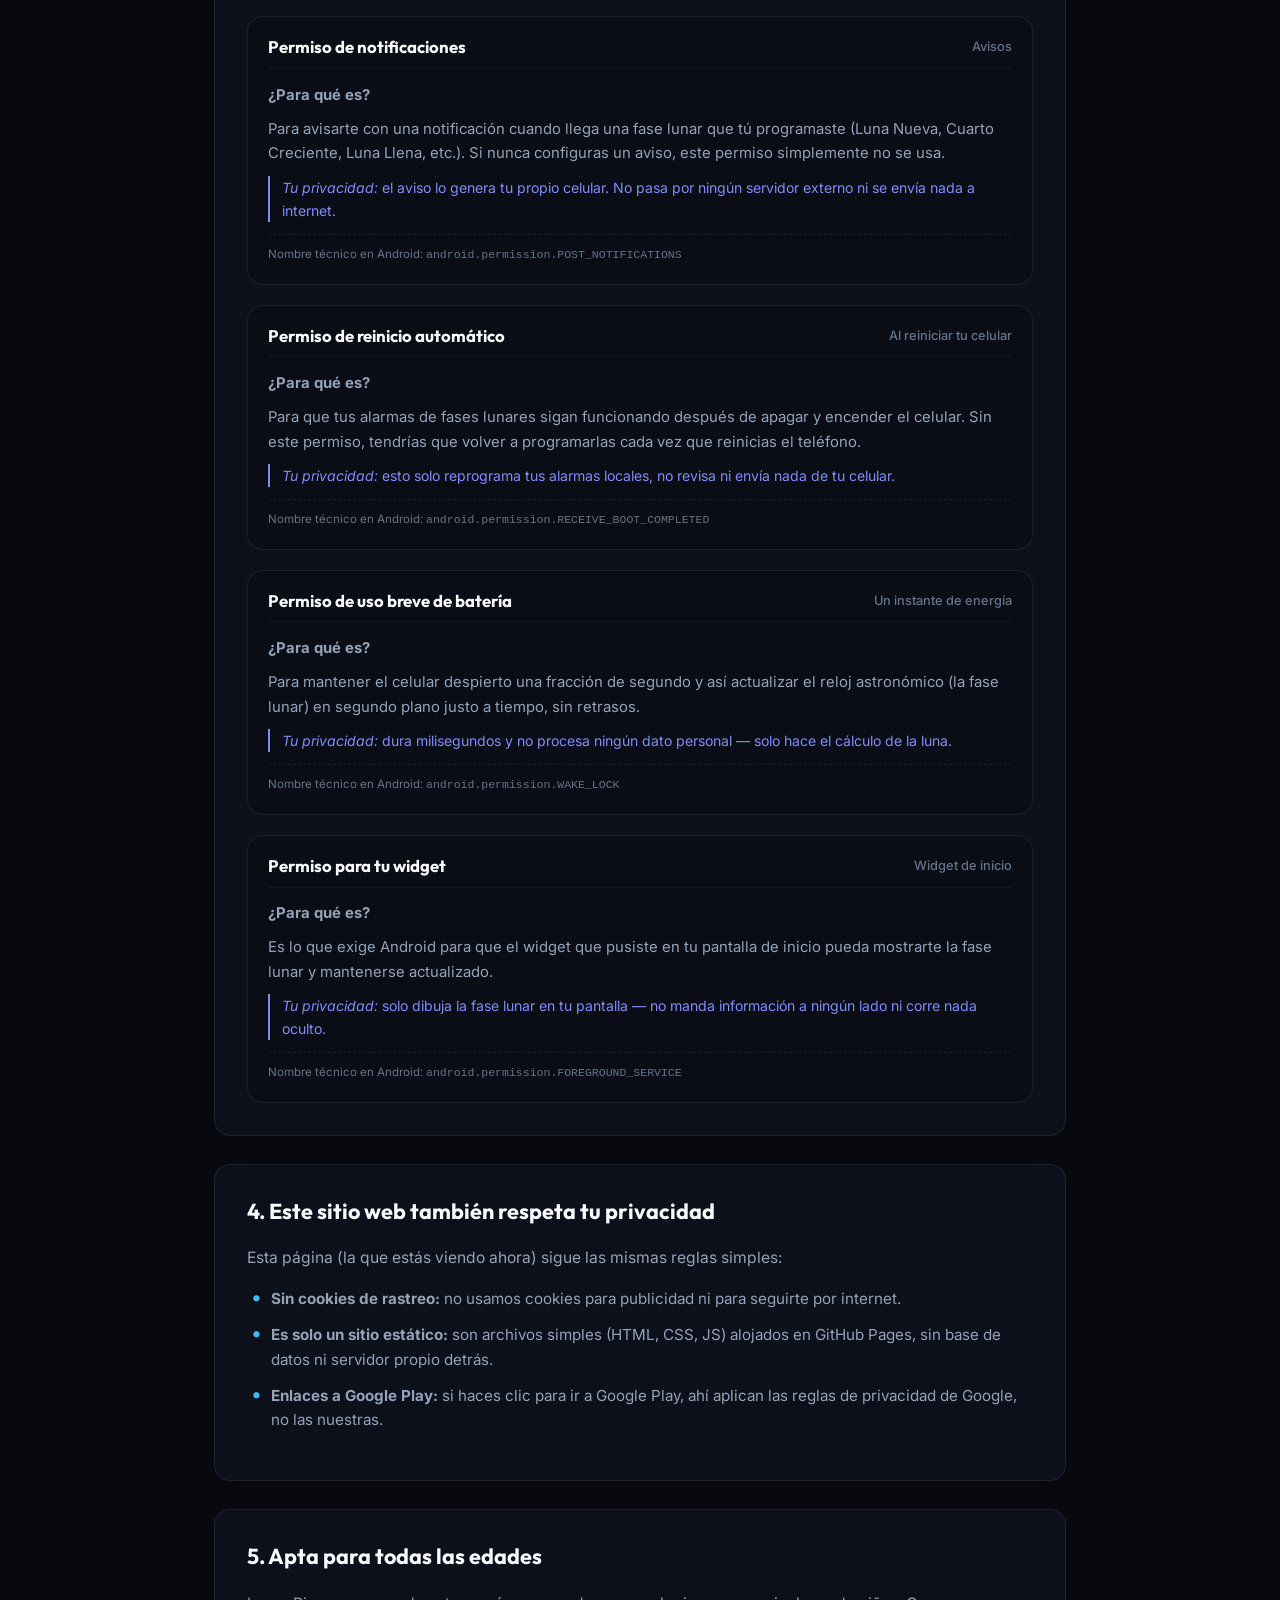
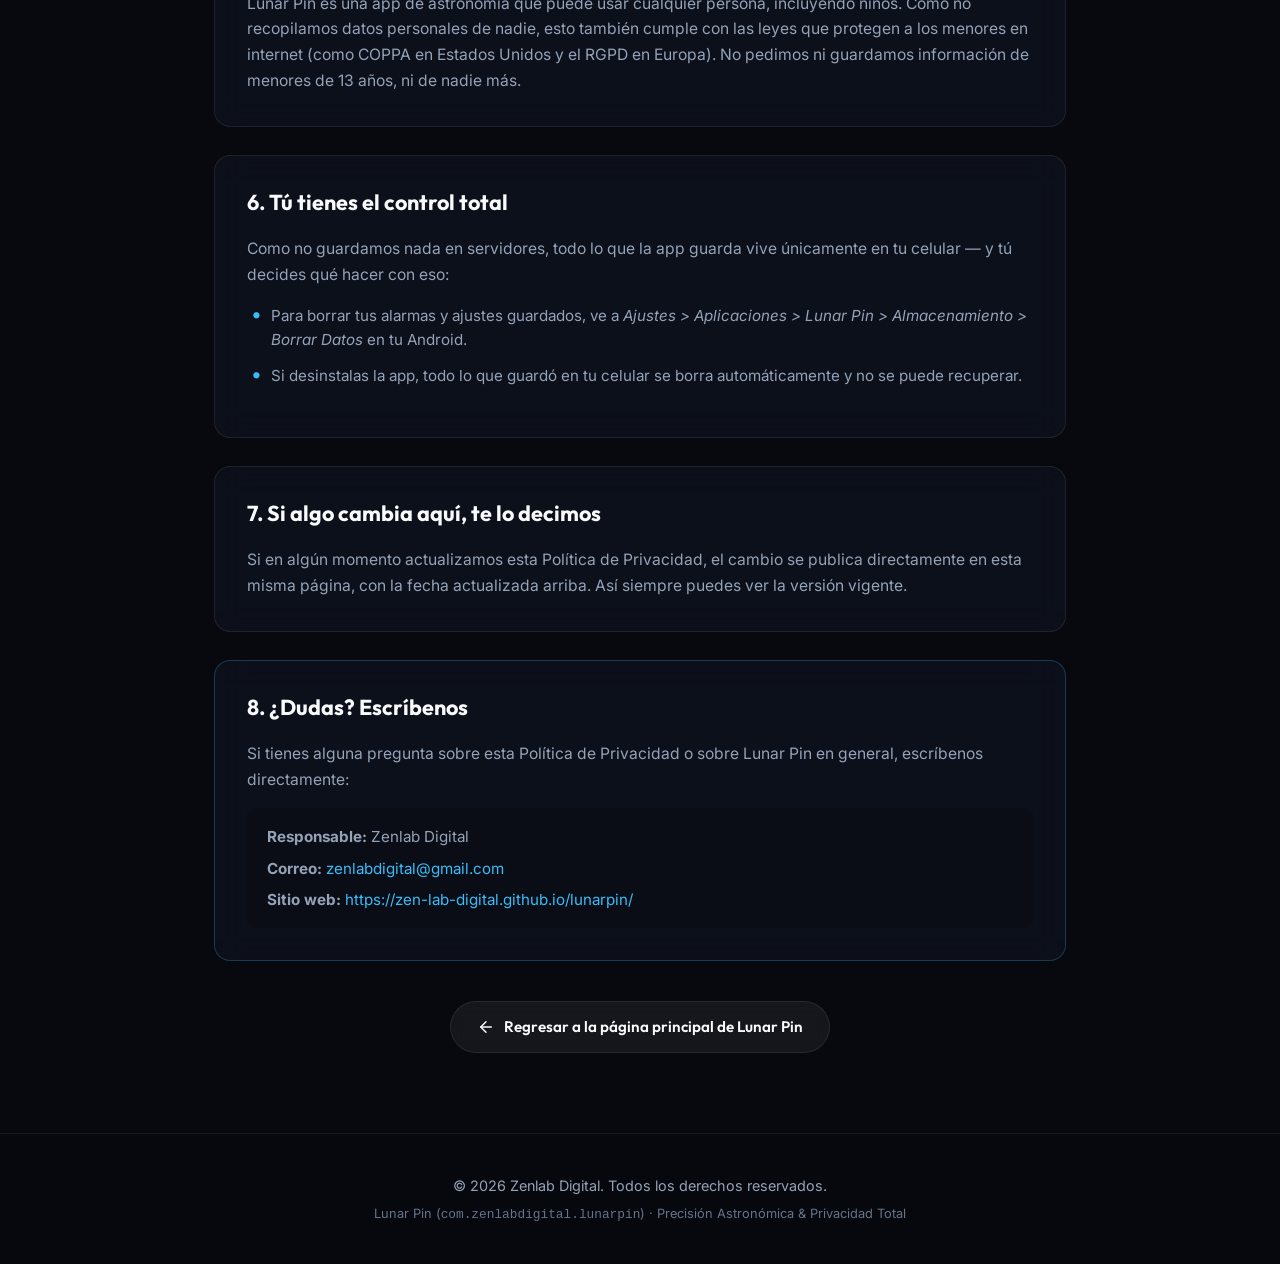
==== commit 5eaec74d: "Fix punctuation in privacy policy subtitle" ====
--- a/privacy.html
+++ b/privacy.html
@@ -52,7 +52,7 @@
       <section class="legal-header-card">
         <div class="legal-badge">Cumple con Google Play y App Store</div>
         <h1 class="legal-title">Política de Privacidad</h1>
-        <p class="legal-subtitle">El objetivo es informarte sobre qué datos recogemos, En palabras simples: qué datos tuyos usamos (ninguno) y para qué sirve cada permiso que pide la app.</p>
+        <p class="legal-subtitle">El objetivo es informarte sobre qué datos recogemos, en palabras simples: qué datos tuyos usamos (ninguno) y para qué sirve cada permiso que pide la app.</p>
 
         <div class="legal-meta-grid">
           <div class="meta-item">
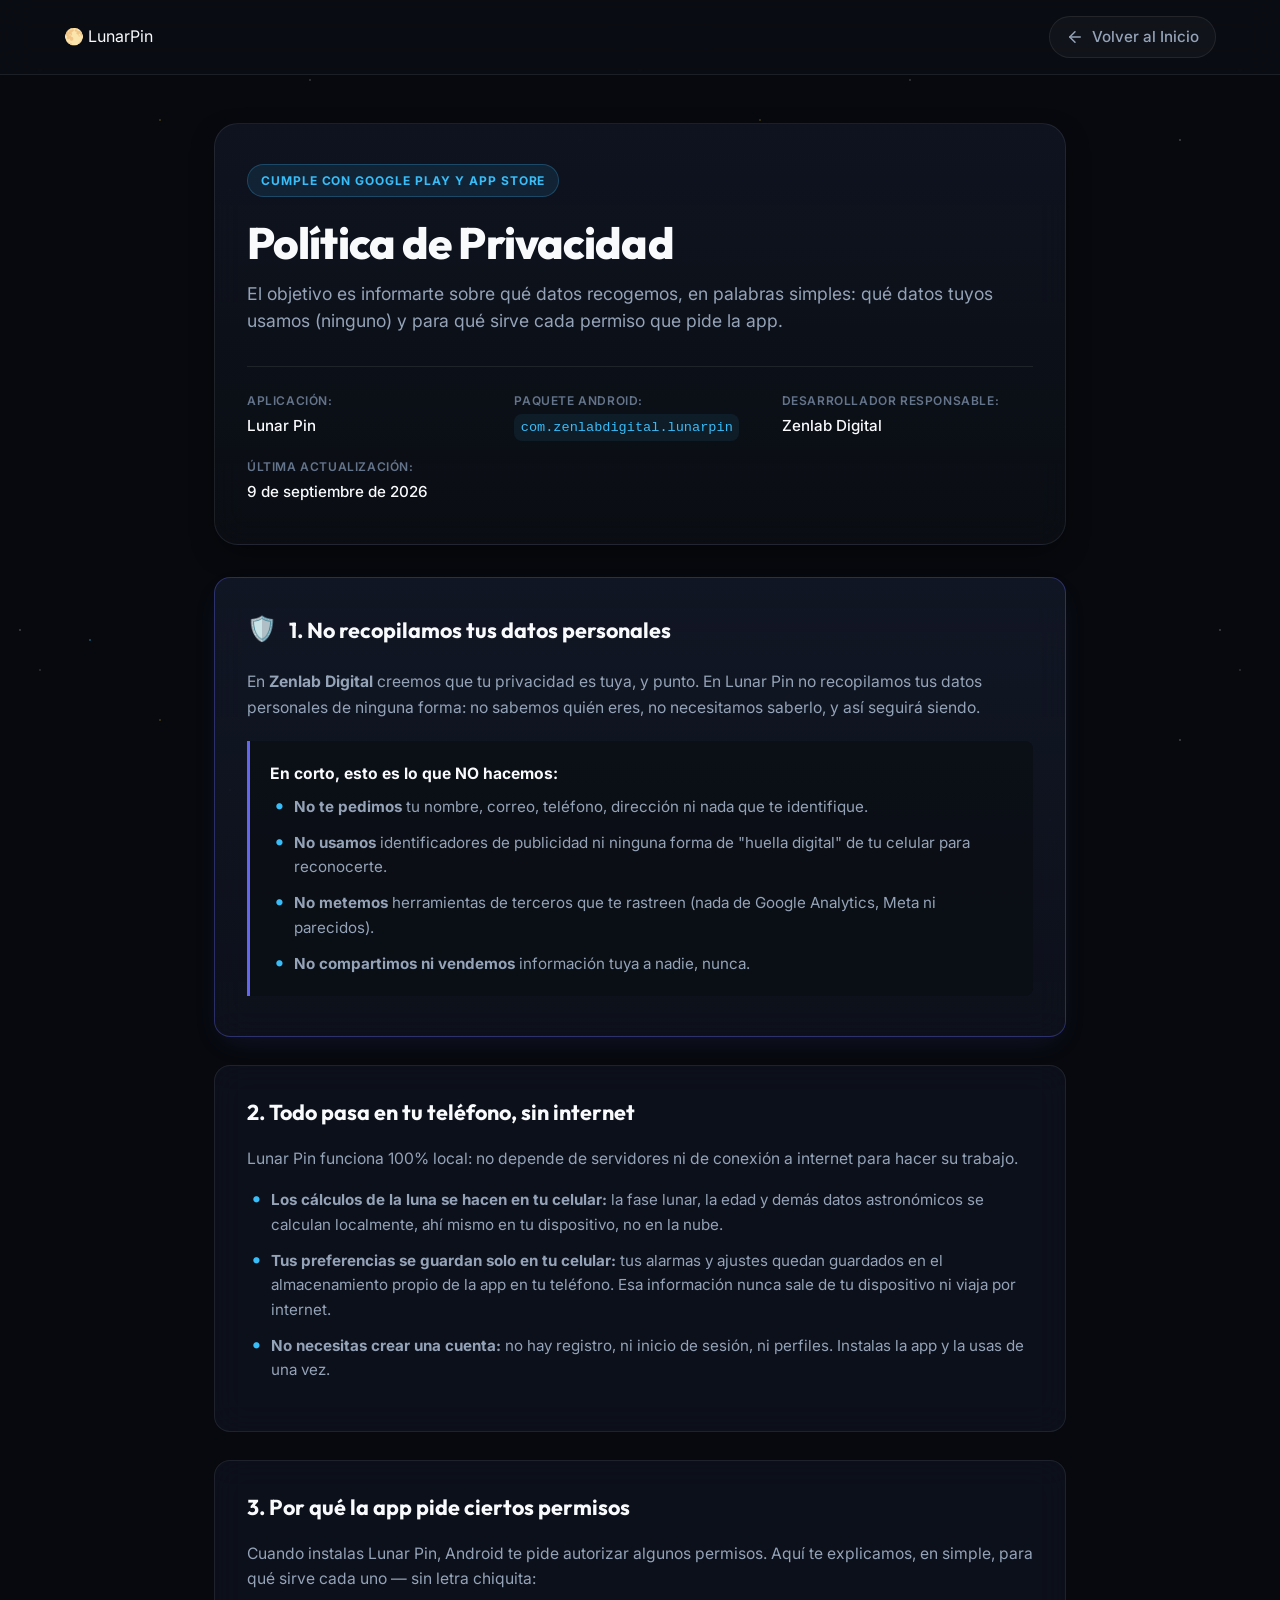
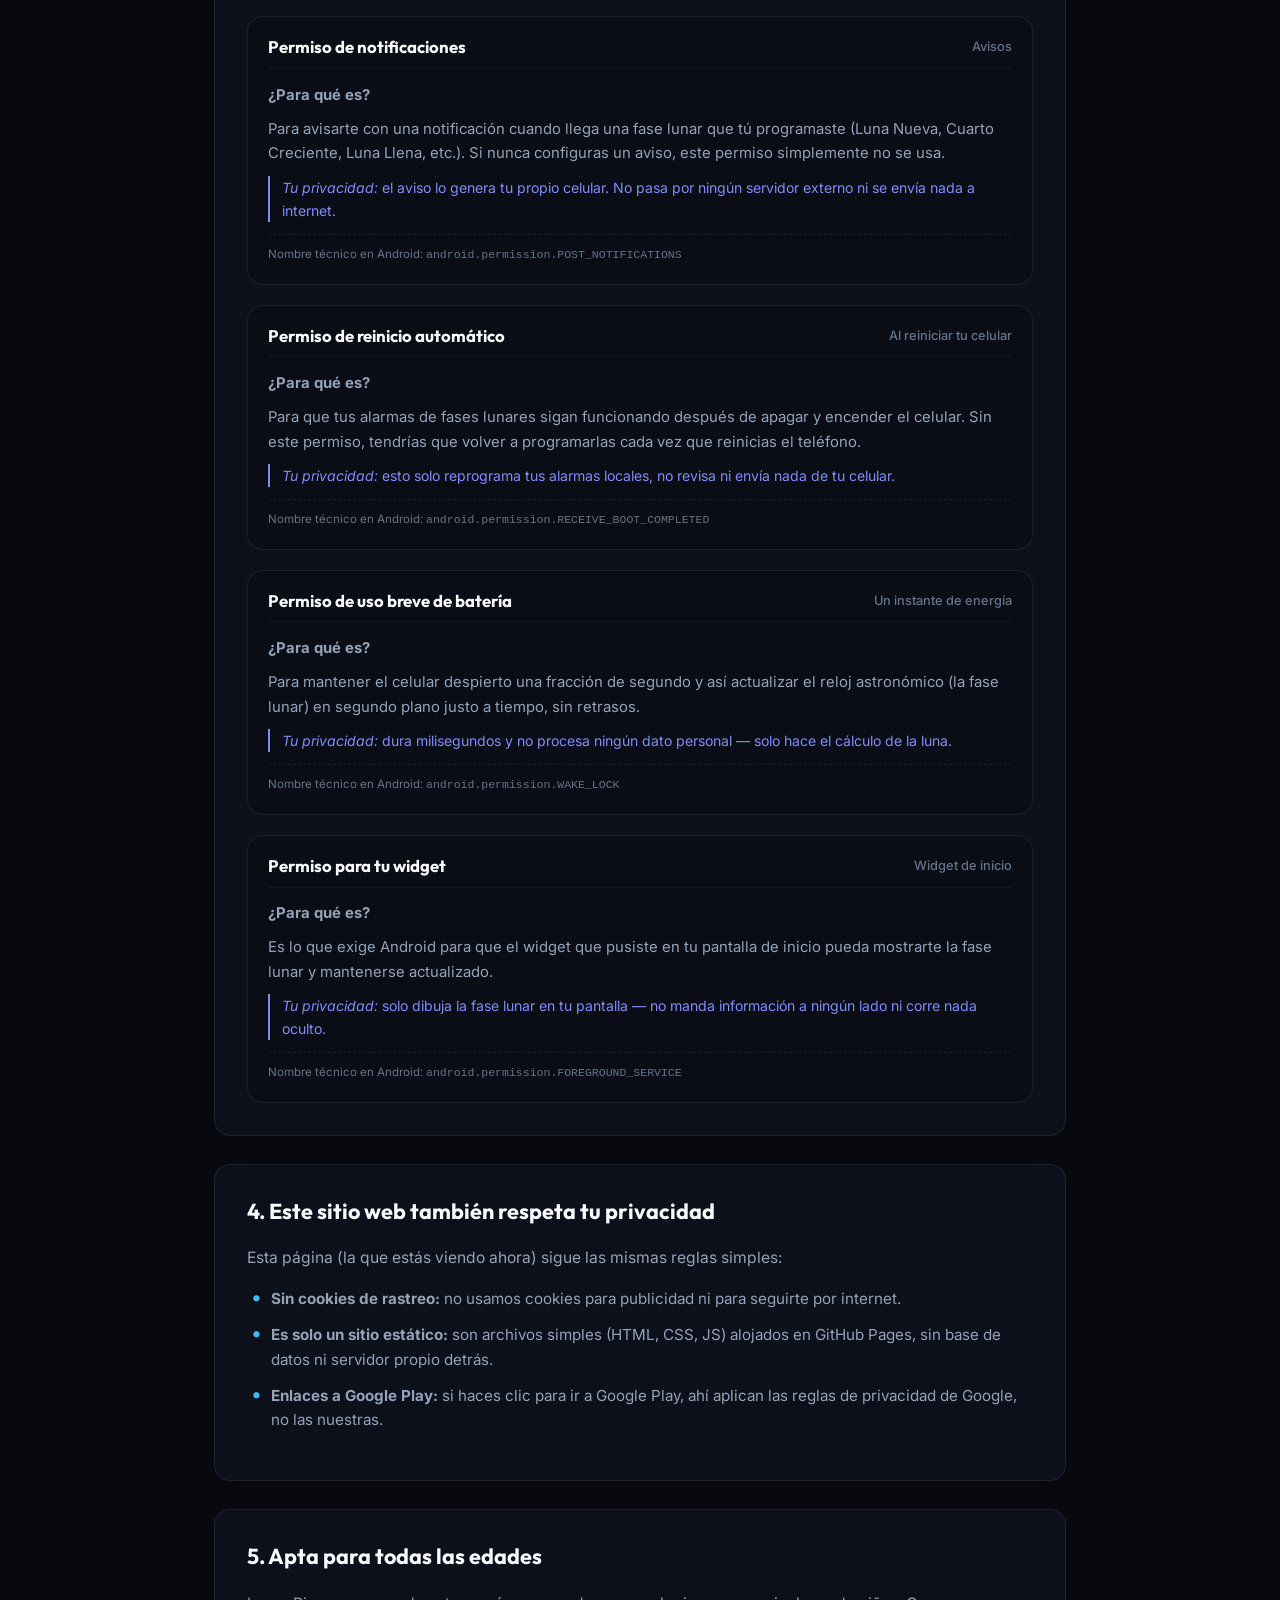
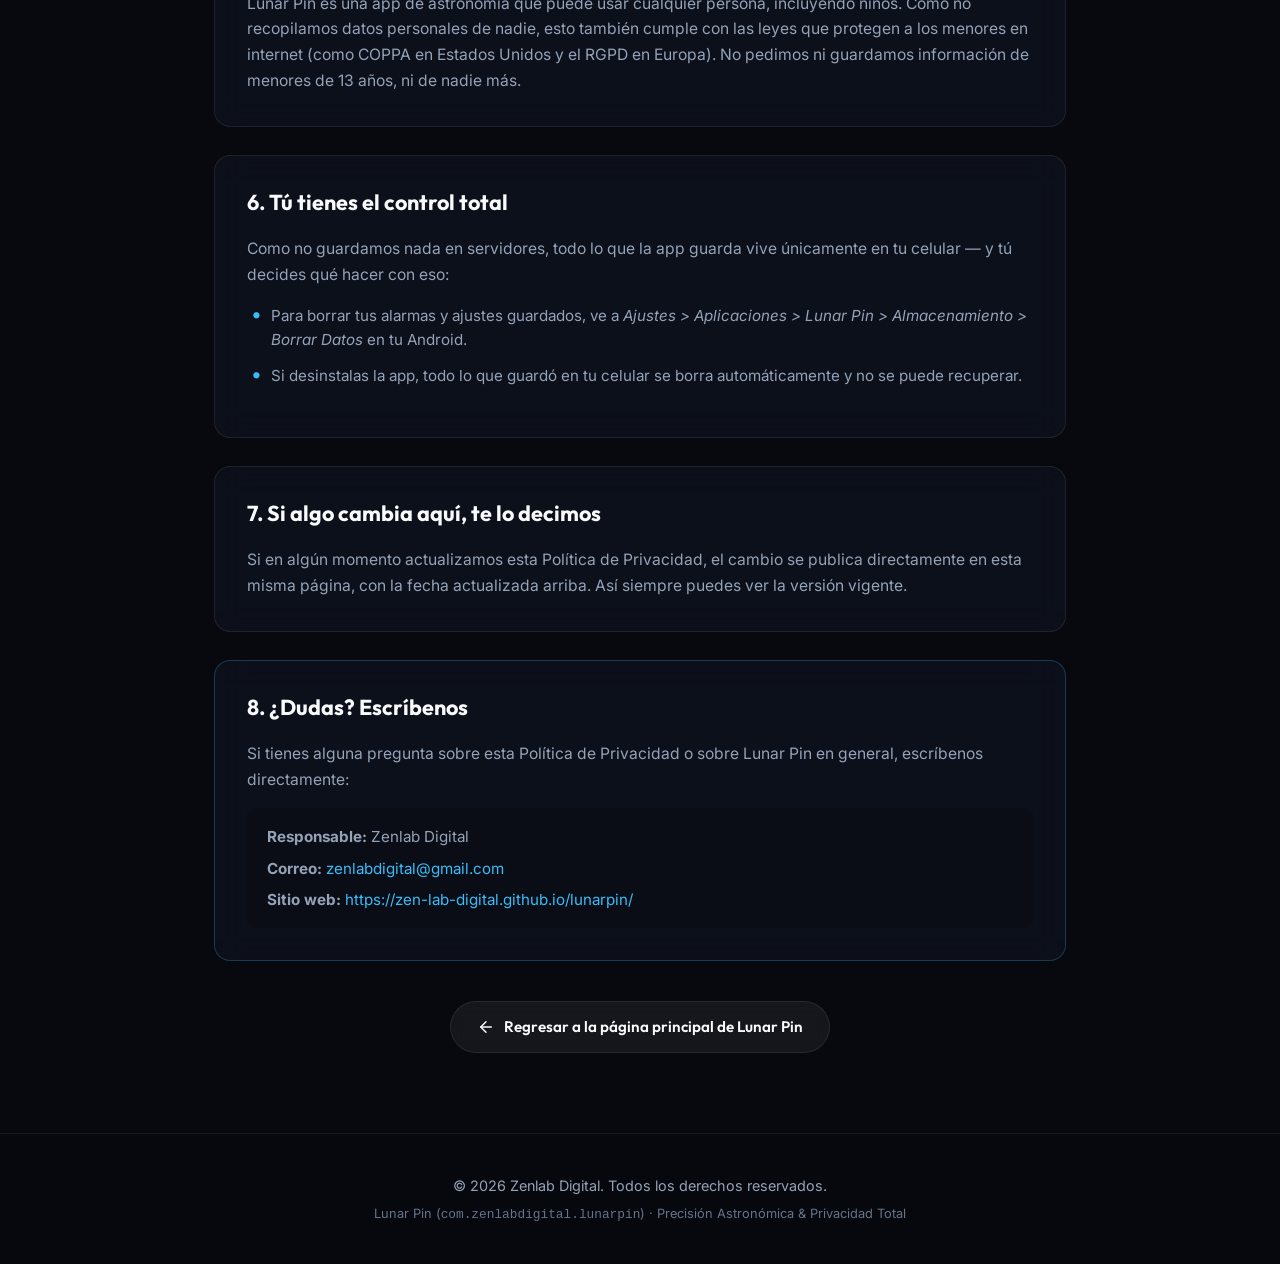
==== commit df6de927: "Fix leftover issues from manual privacy policy edits Cleanup after direct GitHub edits: fixed a brok" ====
--- a/privacy.html
+++ b/privacy.html
@@ -83,7 +83,7 @@
             <h2>1. No recopilamos tus datos personales</h2>
           </div>
           <p>
-            En <strong>Zen Lab Digital</strong> creemos que tu privacidad es tuya, y punto.en Lunar Pin no recopilamos tus datos personales de ninguna forma: no sabemos quién eres, no necesitamos saberlo, y así seguirá siendo.
+            En <strong>Zenlab Digital</strong> creemos que tu privacidad es tuya, y punto. En Lunar Pin no recopilamos tus datos personales de ninguna forma: no sabemos quién eres, no necesitamos saberlo, y así seguirá siendo.
           </p>
           <div class="privacy-callout">
             <p><strong>En corto, esto es lo que NO hacemos:</strong></p>
@@ -124,7 +124,7 @@
             <!-- Permiso 1: POST_NOTIFICATIONS -->
             <div class="permission-item">
               <div class="permission-header">
-                <h3 class="permission-name"> Permiso de notificaciones</h3>
+                <h3 class="permission-name">Permiso de notificaciones</h3>
                 <span class="permission-scope">Avisos</span>
               </div>
               <div class="permission-body">
@@ -160,7 +160,7 @@
             <!-- Permiso 3: WAKE_LOCK -->
             <div class="permission-item">
               <div class="permission-header">
-                <h3 class="permission-name"> Permiso de uso breve de batería</h3>
+                <h3 class="permission-name">Permiso de uso breve de batería</h3>
                 <span class="permission-scope">Un instante de energía</span>
               </div>
               <div class="permission-body">
@@ -178,7 +178,7 @@
             <!-- Permiso 4: FOREGROUND_SERVICE -->
             <div class="permission-item">
               <div class="permission-header">
-                <h3 class="permission-name"> Permiso para tu widget</h3>
+                <h3 class="permission-name">Permiso para tu widget</h3>
                 <span class="permission-scope">Widget de inicio</span>
               </div>
               <div class="permission-body">
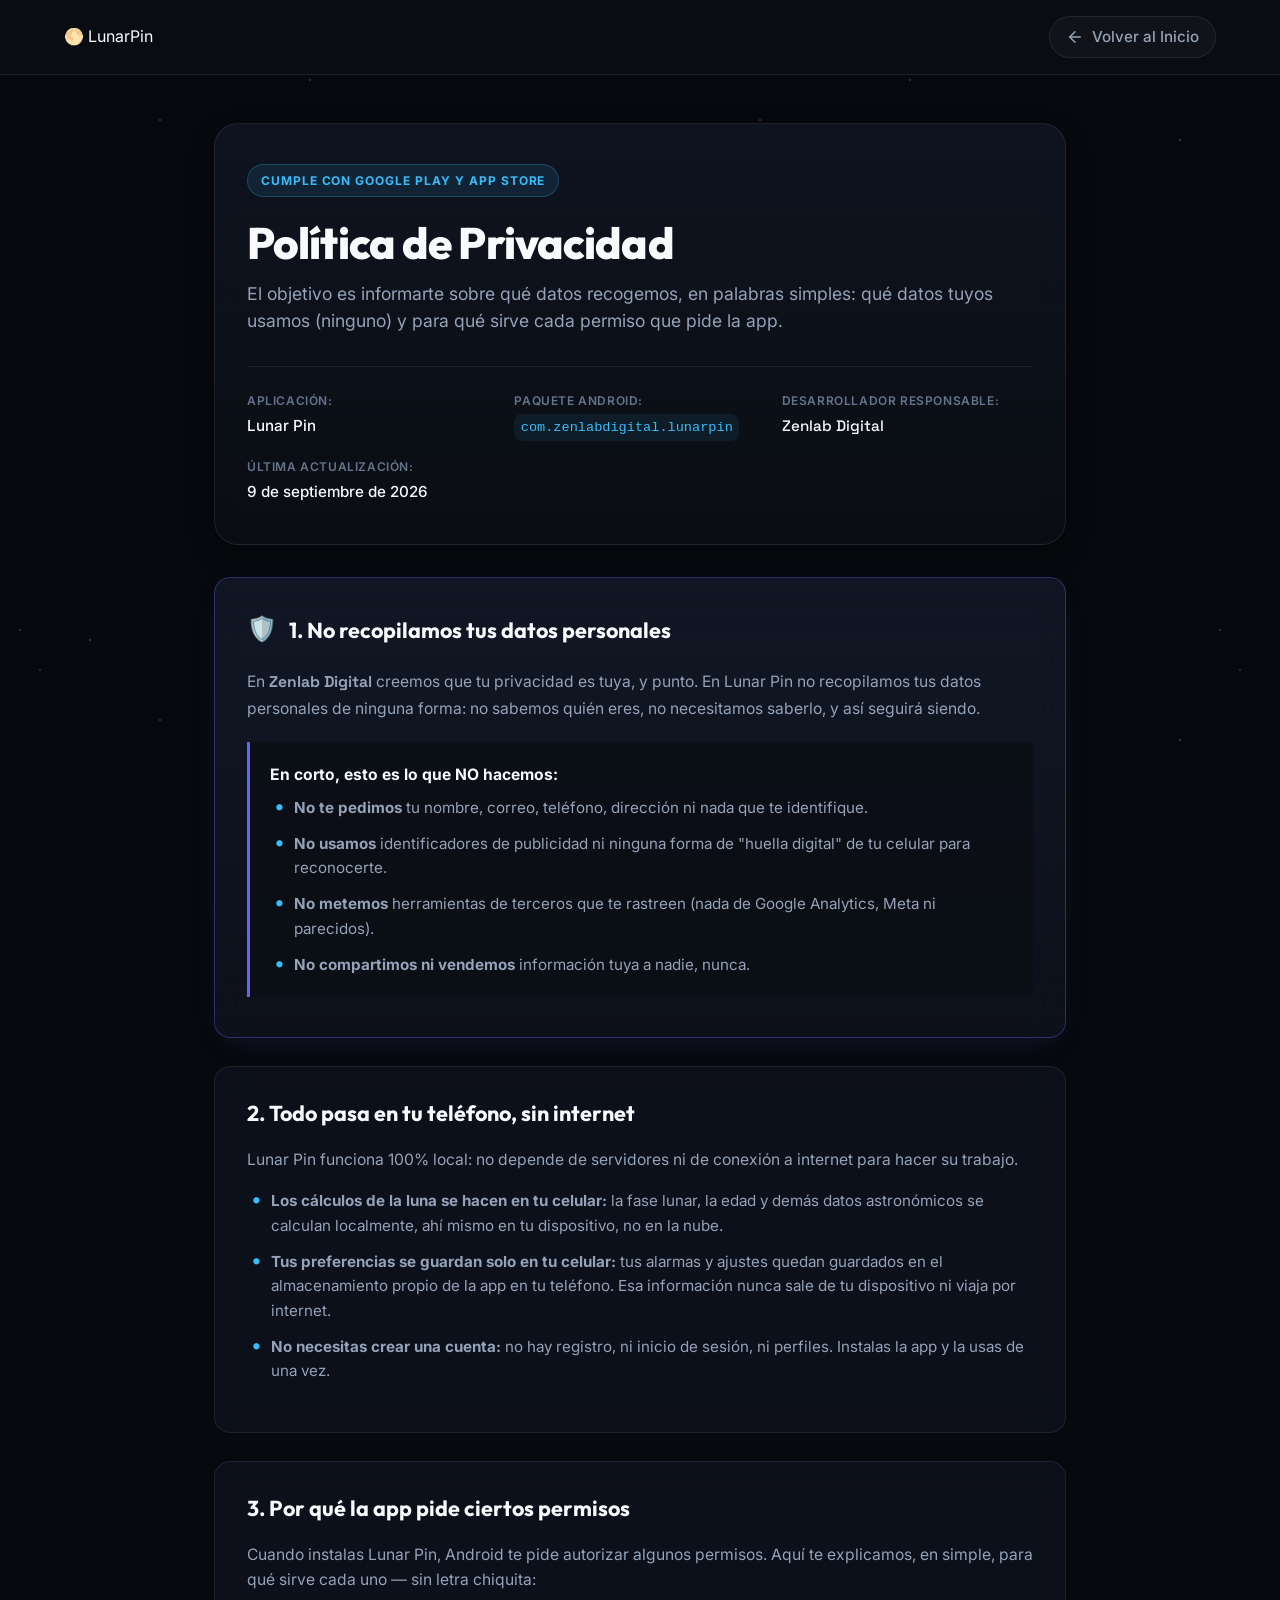
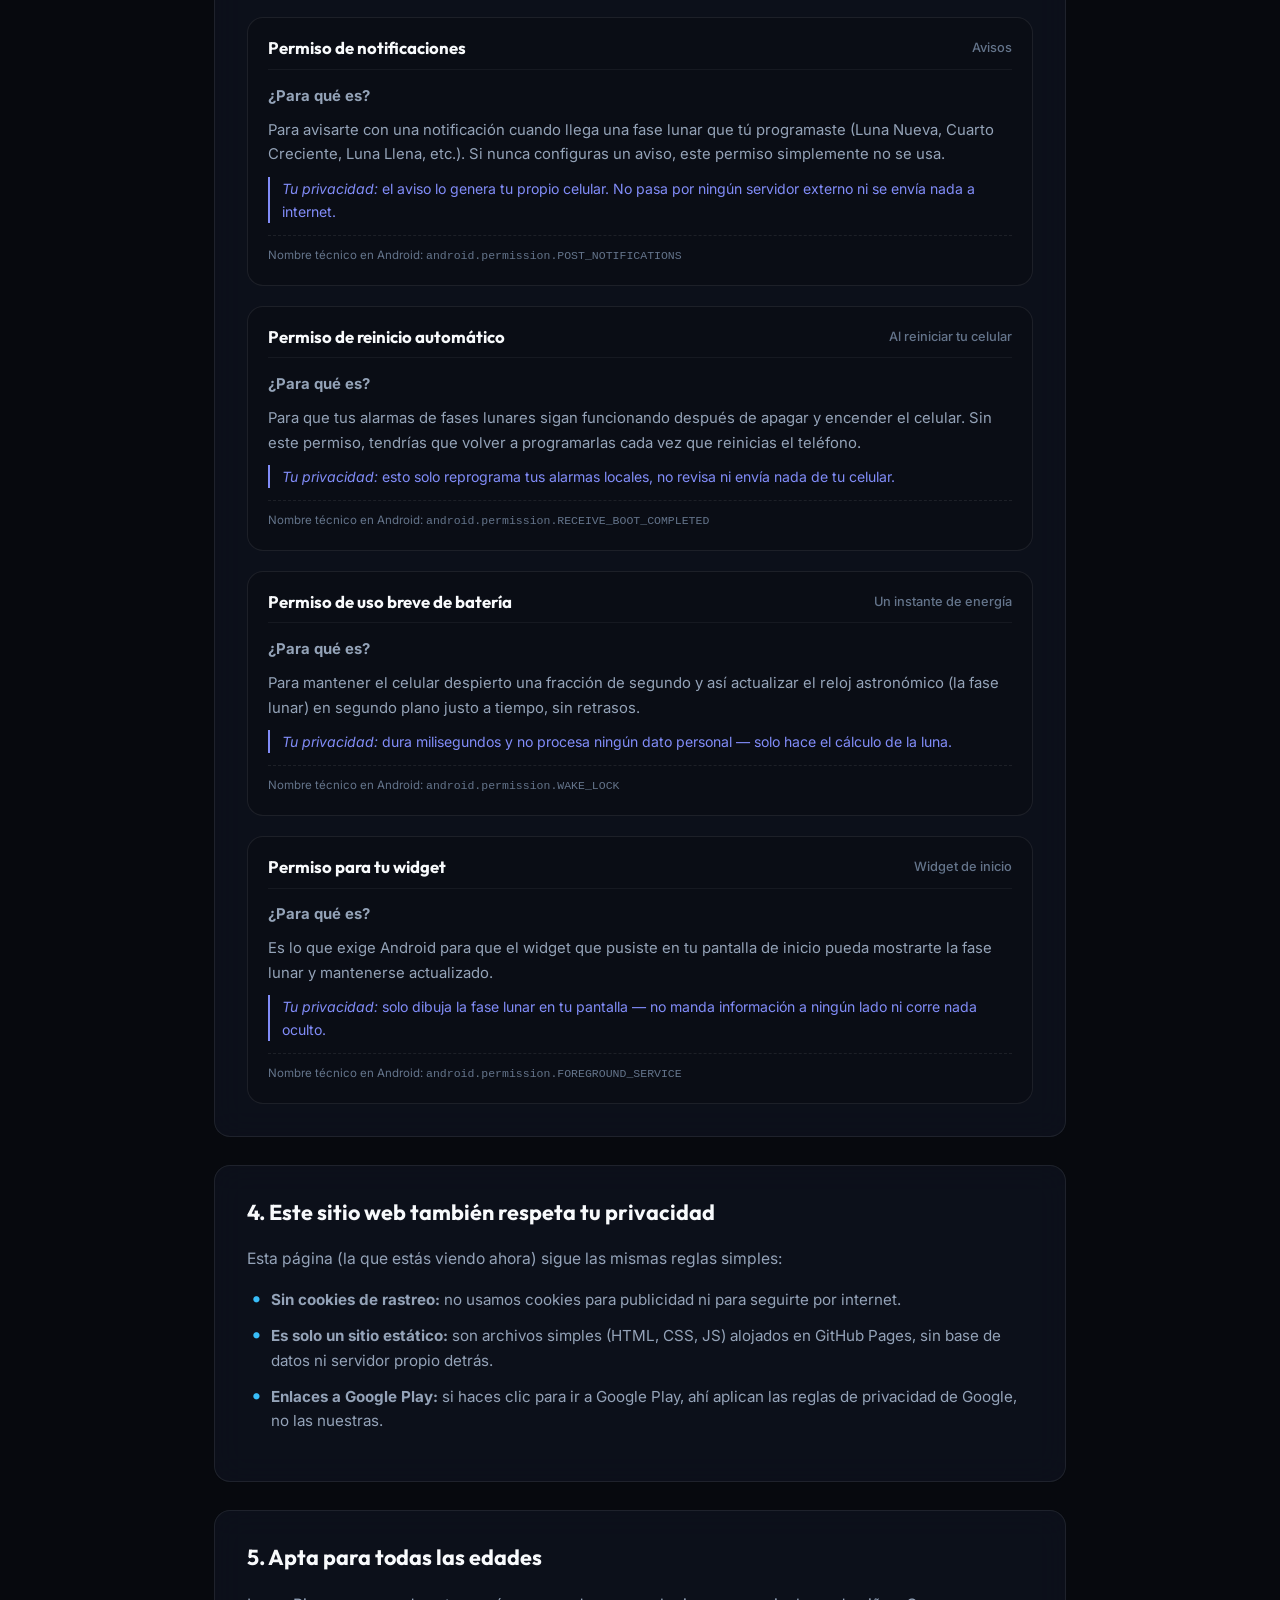
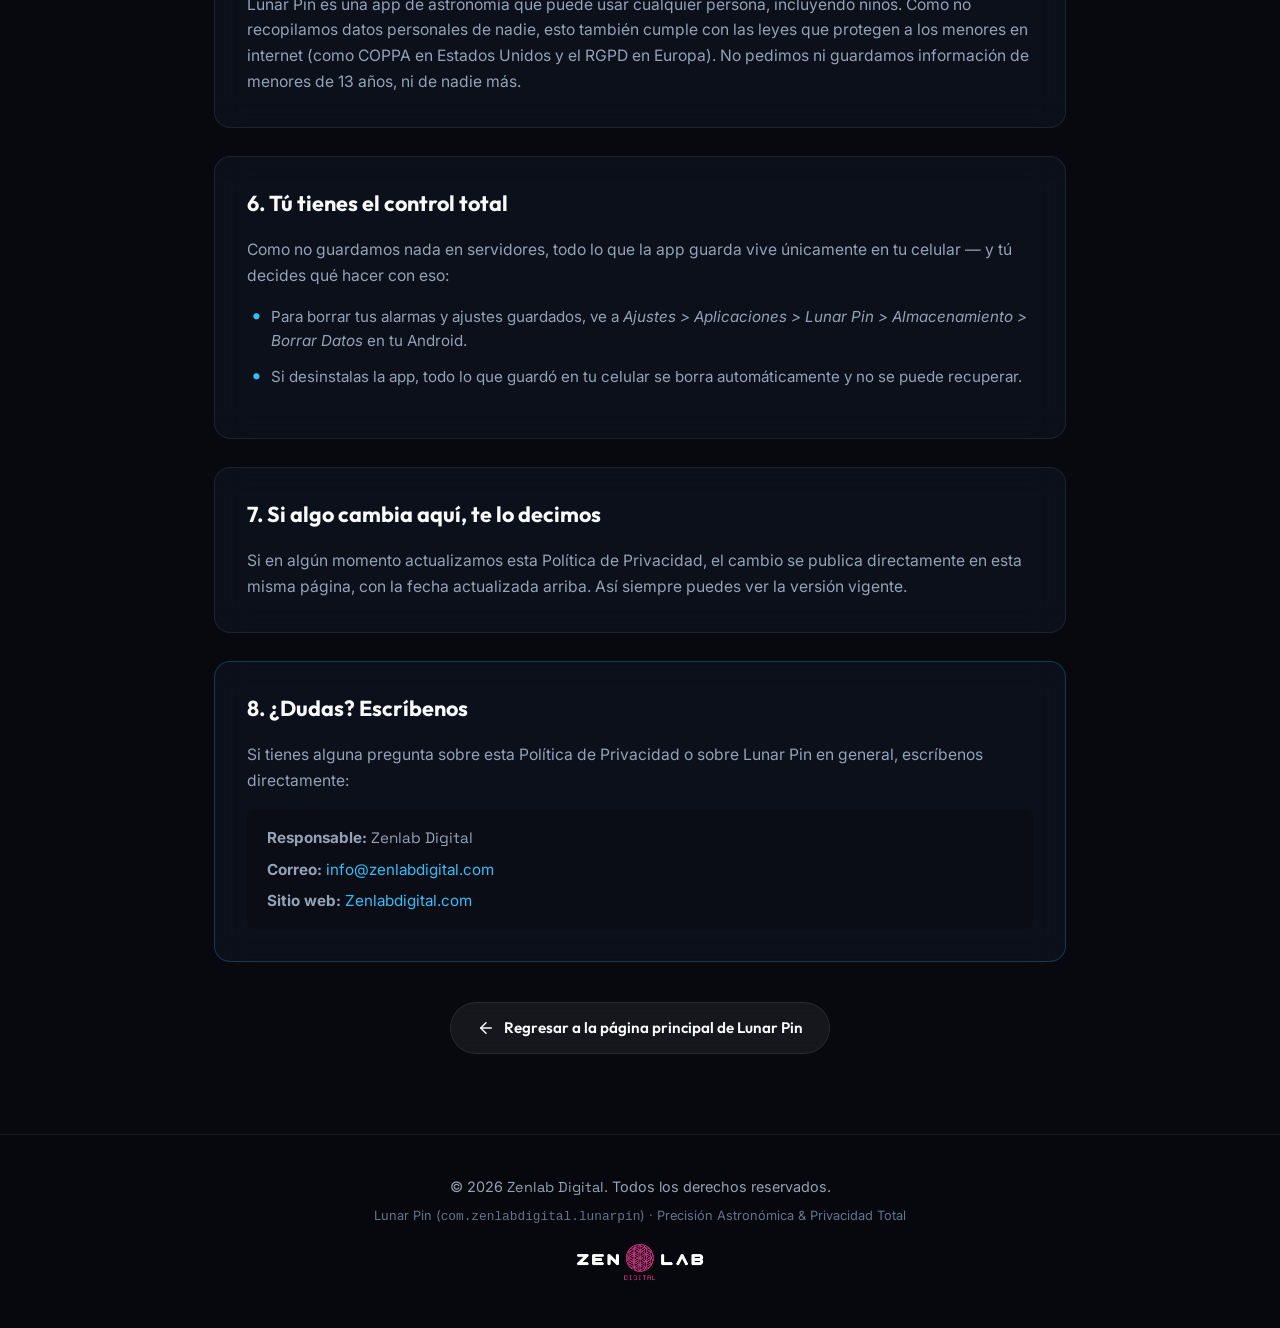
==== commit 64fc756b: "Zenlab Digital rebranding: contact email, brand links, footer identity Three changes across the site" ====
--- a/privacy.html
+++ b/privacy.html
@@ -16,7 +16,7 @@
   <!-- Google Fonts -->
   <link rel="preconnect" href="https://fonts.googleapis.com">
   <link rel="preconnect" href="https://fonts.gstatic.com" crossorigin>
-  <link href="https://fonts.googleapis.com/css2?family=Inter:wght@300;400;500;600;700&family=Outfit:wght@500;600;700;800&display=swap" rel="stylesheet">
+  <link href="https://fonts.googleapis.com/css2?family=Inter:wght@300;400;500;600;700&family=Outfit:wght@500;600;700;800&family=Space+Grotesk:wght@500;600;700&display=swap" rel="stylesheet">
 
   <!-- Estilos del Sistema Lunar Pin -->
   <link rel="stylesheet" href="css/style.css">
@@ -65,7 +65,7 @@
           </div>
           <div class="meta-item">
             <span class="meta-label">Desarrollador Responsable:</span>
-            <span class="meta-value">Zenlab Digital</span>
+            <span class="meta-value"><a href="https://zenlabdigital.com" target="_blank" rel="noopener noreferrer" class="zenlab-brand-link">Zenlab Digital</a></span>
           </div>
           <div class="meta-item">
             <span class="meta-label">Última Actualización:</span>
@@ -83,7 +83,7 @@
             <h2>1. No recopilamos tus datos personales</h2>
           </div>
           <p>
-            En <strong>Zenlab Digital</strong> creemos que tu privacidad es tuya, y punto. En Lunar Pin no recopilamos tus datos personales de ninguna forma: no sabemos quién eres, no necesitamos saberlo, y así seguirá siendo.
+            En <a href="https://zenlabdigital.com" target="_blank" rel="noopener noreferrer" class="zenlab-brand-link"><strong>Zenlab Digital</strong></a> creemos que tu privacidad es tuya, y punto. En Lunar Pin no recopilamos tus datos personales de ninguna forma: no sabemos quién eres, no necesitamos saberlo, y así seguirá siendo.
           </p>
           <div class="privacy-callout">
             <p><strong>En corto, esto es lo que NO hacemos:</strong></p>
@@ -253,9 +253,9 @@
             Si tienes alguna pregunta sobre esta Política de Privacidad o sobre Lunar Pin en general, escríbenos directamente:
           </p>
           <div class="contact-details">
-            <p><strong>Responsable:</strong> Zenlab Digital</p>
-            <p><strong>Correo:</strong> <a href="mailto:zenlabdigital@gmail.com" class="contact-email">zenlabdigital@gmail.com</a></p>
-            <p><strong>Sitio web:</strong> <a href="index.html" class="contact-web">https://zen-lab-digital.github.io/lunarpin/</a></p>
+            <p><strong>Responsable:</strong> <a href="https://zenlabdigital.com" target="_blank" rel="noopener noreferrer" class="zenlab-brand-link">Zenlab Digital</a></p>
+            <p><strong>Correo:</strong> <a href="mailto:info@zenlabdigital.com" class="contact-email">info@zenlabdigital.com</a></p>
+            <p><strong>Sitio web:</strong> <a href="https://zenlabdigital.com" target="_blank" rel="noopener noreferrer" class="contact-web">Zenlabdigital.com</a></p>
           </div>
         </section>
       </article>
@@ -274,10 +274,13 @@
   </main>
 
   <!-- Pie de Página -->
-  <footer class="legal-page-footer">
+  <footer class="legal-page-footer zenlab-brand">
     <div class="container footer-container">
-      <p class="footer-copy">© 2026 Zenlab Digital. Todos los derechos reservados.</p>
+      <p class="footer-copy">© 2026 <a href="https://zenlabdigital.com" target="_blank" rel="noopener noreferrer" class="zenlab-brand-link">Zenlab Digital</a>. Todos los derechos reservados.</p>
       <p class="footer-note">Lunar Pin (<code>com.zenlabdigital.lunarpin</code>) · Precisión Astronómica & Privacidad Total</p>
+      <a href="https://zenlabdigital.com" target="_blank" rel="noopener noreferrer" class="zenlab-badge" aria-label="Zenlab Digital">
+        <img src="assets/brand/zenlab-mark.png" alt="Zenlab Digital" class="zenlab-badge-mark">
+      </a>
     </div>
   </footer>
 </body>
--- a/css/style.css
+++ b/css/style.css
@@ -841,6 +841,60 @@
 }
 
 /* ==========================================================================
+   MARCA ZENLAB — SOLO EN EL FOOTER
+   Manual de marca: el magenta de la flor de la vida es el único acento de
+   color (máximo un acento por composición); tipografía Space Grotesk.
+   No se aplica al resto del sitio (que conserva su propia identidad OLED).
+   ========================================================================== */
+.zenlab-brand {
+  --zenlab-accent: #C41E7F;
+}
+
+.zenlab-brand .footer-col a:hover {
+  color: var(--zenlab-accent);
+}
+
+.zenlab-brand-link {
+  color: inherit;
+  font-family: 'Space Grotesk', var(--font-heading);
+  transition: color var(--transition-fast);
+}
+
+.zenlab-brand-link:hover,
+.zenlab-brand-link:focus-visible {
+  color: var(--zenlab-accent);
+}
+
+.zenlab-badge {
+  display: inline-flex;
+  align-items: center;
+  gap: 0.5rem;
+  margin-top: 1rem;
+  font-family: 'Space Grotesk', var(--font-heading);
+  font-size: 0.85rem;
+  font-weight: 600;
+  color: var(--text-secondary);
+  transition: color var(--transition-fast);
+}
+
+.zenlab-badge:hover,
+.zenlab-badge:focus-visible {
+  color: var(--zenlab-accent);
+}
+
+.zenlab-badge-mark {
+  height: 38px;
+  width: auto;
+  object-fit: contain;
+  flex-shrink: 0;
+}
+
+.legal-page-footer .zenlab-badge {
+  justify-content: center;
+  margin: 1rem auto 0;
+}
+
+/* ==========================================================================
    RESPONSIVE DESIGN (375px a 1440px+)
    ========================================================================== */
 
